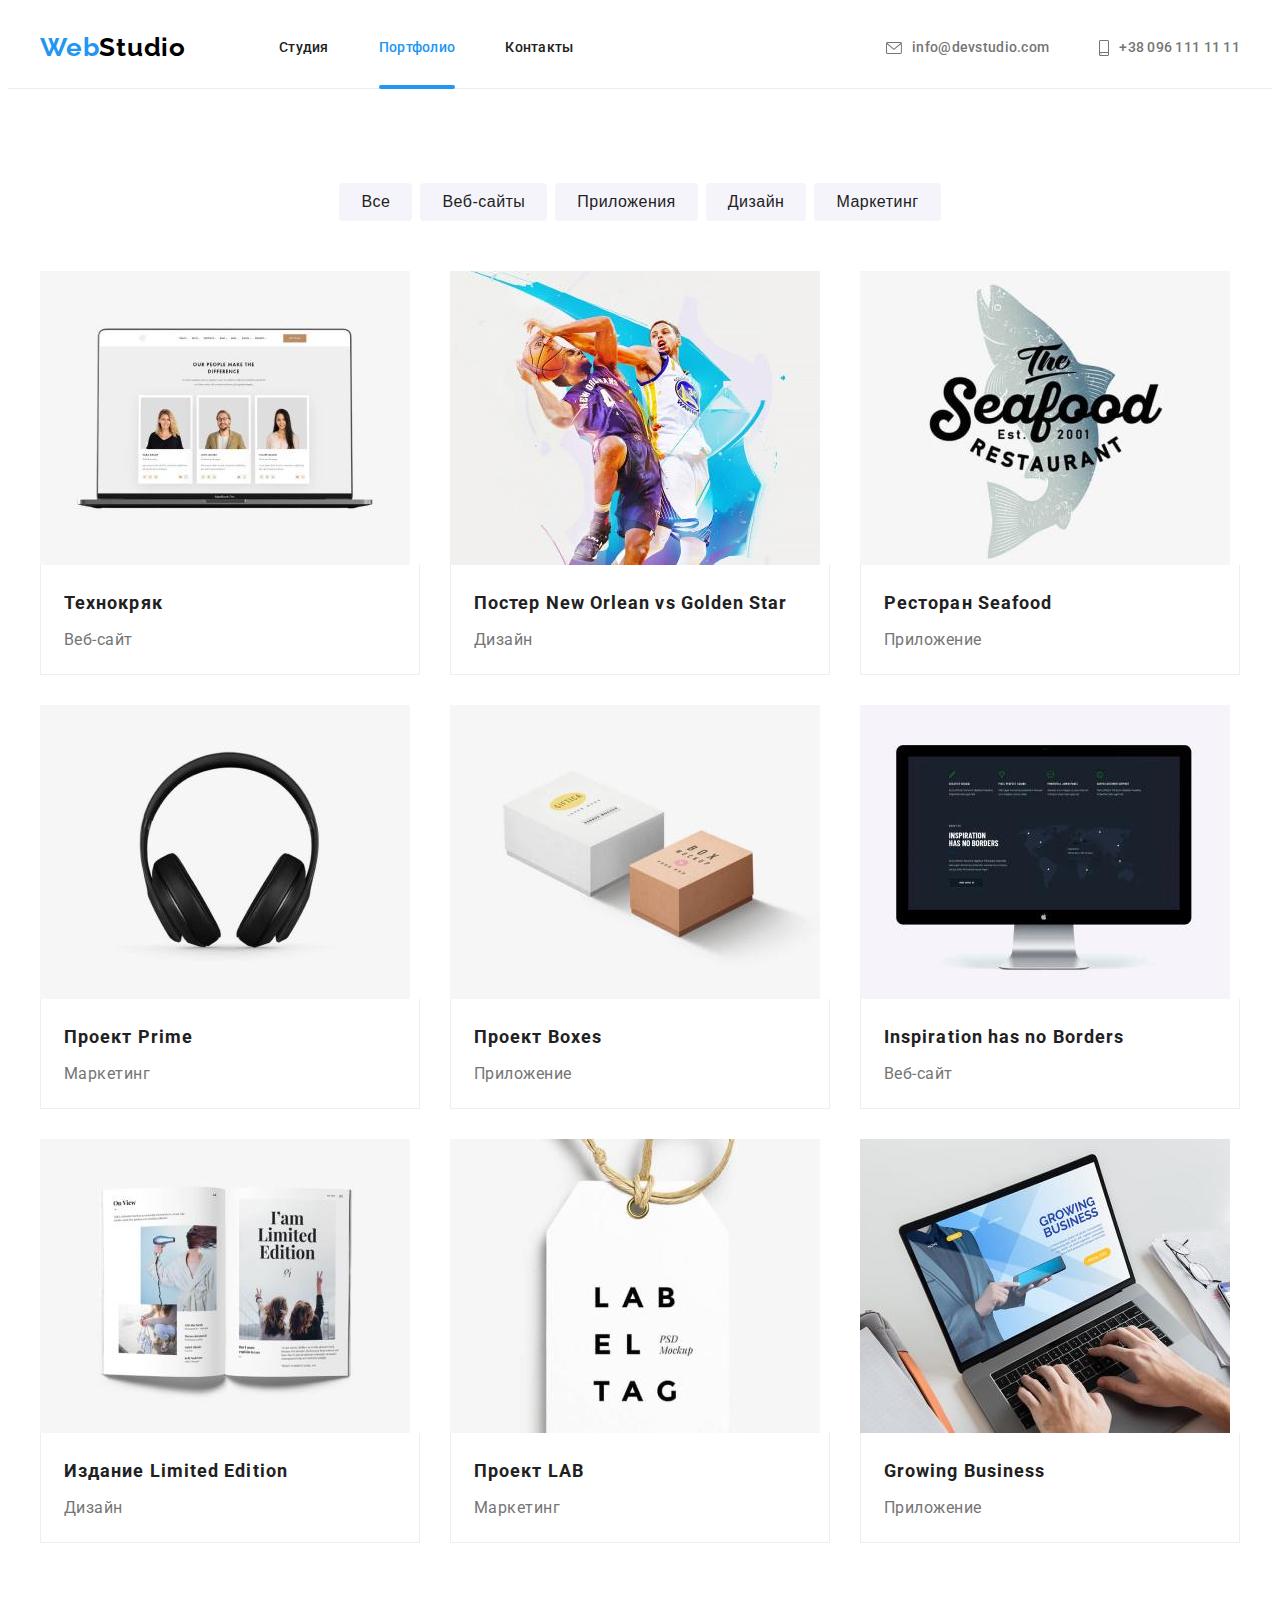
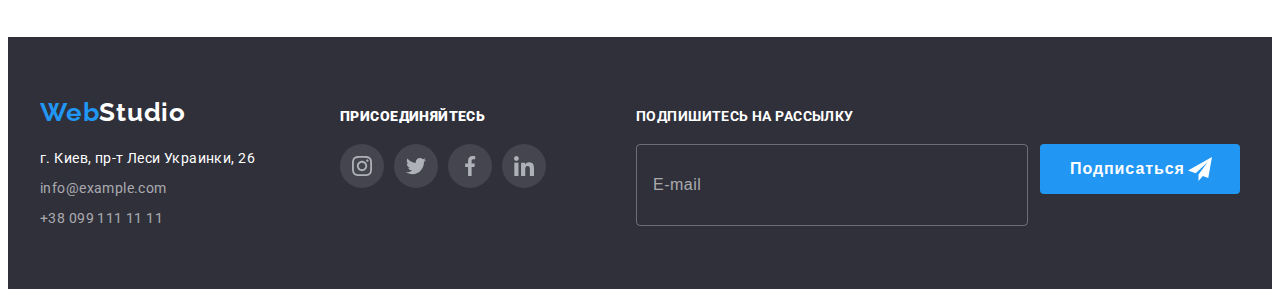
==== portfolio.html @ e1574d2a "Copies all files from hw-06 to hw-07" ====
<!DOCTYPE html>
<html lang="ru">
  <head>
    <meta charset="UTF-8" />
    <meta http-equiv="X-UA-Compatible" content="IE=edge" />
    <meta name="viewport" content="width=device-width, initial-scale=1.0" />
    <title>Портфолио</title>
    <link
      rel="stylesheet"
      href="https://cdnjs.cloudflare.com/ajax/libs/modern-normalize/1.0.0/modern-normalize.css"
      integrity="sha512-Zx6MlUMKSVJoQ+83OwhdILe8cSEsCzfqThJd7J/VA2UrK6Ctj85p+xzqfyuNXE5B1k25uUdmJ2OzItbBy9GHAQ=="
      crossorigin="anonymous"
    />
    <link rel="preconnect" href="https://fonts.gstatic.com" />
    <link
      href="https://fonts.googleapis.com/css2?family=Raleway:wght@700&family=Roboto:wght@400;500;700;900&display=swap"
      rel="stylesheet"
    />
    <link
      rel="stylesheet"
      href="https://cdnjs.cloudflare.com/ajax/libs/animate.css/4.1.1/animate.min.css"
    />
    <link rel="stylesheet" href="./CSS/styles.css" />
  </head>
  <body>
    <!--Шапка страницы-->
    <header class="header">
      <div class="container">
        <a class="logo link animate__swing" lang="en" href="./index.html"
          >Web<span class="logo-header-part">Studio</span></a
        >
        <nav class="site-nav">
          <ul class="list">
            <li class="list-item">
              <a class="link action" href="./index.html">Студия</a>
            </li>
            <li class="list-item">
              <a class="link action current" href="./portfolio.html"
                >Портфолио</a
              >
            </li>
            <li class="list-item">
              <a class="link action" href="">Контакты</a>
            </li>
          </ul>
        </nav>
        <ul class="list header-contacts">
          <li class="list-item">
            <a class="link action" href="mailto:info@devstudio.com">
              <svg class="contacts-icon" width="16" height="12">
                <use href="./images/icons.svg#icon-mail"></use>
              </svg>
              info@devstudio.com</a
            >
          </li>
          <li class="list-item">
            <a class="link action" href="tel:+380961111111">
              <svg class="contacts-icon" width="10" height="16">
                <use href="./images/icons.svg#icon-smartphone"></use>
              </svg>
              +38 096 111 11 11</a
            >
          </li>
        </ul>
      </div>
    </header>

    <main>
      <!-- Портфолио -->
      <section class="projects">
        <div class="container">
          <h1 class="visually-hidden">
            Проекты компании <span lang="en">Web Studio</span>
          </h1>
          <ul class="projects-filter list">
            <li class="filter-list-item">
              <button class="filter-btn" type="button">Все</button>
            </li>
            <li class="filter-list-item">
              <button class="filter-btn" type="button">Веб-сайты</button>
            </li>
            <li class="filter-list-item">
              <button class="filter-btn" type="button">Приложения</button>
            </li>
            <li class="filter-list-item">
              <button class="filter-btn" type="button">Дизайн</button>
            </li>
            <li class="filter-list-item">
              <button class="filter-btn" type="button">Маркетинг</button>
            </li>
          </ul>

          <ul class="projects-list list">
            <li class="projects-list-item">
              <a class="link focus" href="">
                <div class="overlay-wrap">
                  <img
                    src="./images/portfolio/project-img-1.jpg"
                    alt="Страница сайта на экране ноутбука"
                    width="370"
                    height="294"
                  />
                  <p class="overlay-text">
                    Технокряк это современная площадка распространения
                    коронавируса. Компании используют эту платформу для
                    цифрового шпионажа и атак на защищённые сервера конкурентов.
                  </p>
                </div>
                <div class="projects-item-thumb">
                  <h2 class="project-title">Технокряк</h2>
                  <p class="project-text">Веб-сайт</p>
                </div>
              </a>
            </li>
            <li class="projects-list-item">
              <a class="link" href="">
                <div class="overlay-wrap">
                  <img
                    src="./images/portfolio/project-img-2.jpg"
                    alt="Два баскетболиста соперничают за мяч"
                    width="370"
                    height="294"
                  />
                  <p class="overlay-text">
                    Lorem ipsum dolor sit amet consectetur adipisicing elit.
                    Incidunt id dignissimos ratione corporis atque voluptate
                    quae quidem placeat animi totam.
                  </p>
                </div>

                <div class="projects-item-thumb">
                  <h2 class="project-title">
                    Постер <span lang="en">New Orlean vs Golden Star</span>
                  </h2>
                  <p class="project-text">Дизайн</p>
                </div>
              </a>
            </li>
            <li class="projects-list-item">
              <a class="link" href="">
                <div class="overlay-wrap">
                  <img
                    src="./images/portfolio/project-img-3.jpg"
                    alt="Логотип ресторана в виде рыбы"
                    width="370"
                    height="294"
                  />
                  <p class="overlay-text">
                    Lorem ipsum dolor sit amet consectetur adipisicing elit.
                    Incidunt id dignissimos ratione corporis atque voluptate
                    quae quidem placeat animi totam.
                  </p>
                </div>
                <div class="projects-item-thumb">
                  <h2 class="project-title">
                    Ресторан <span lang="en">Seafood</span>
                  </h2>
                  <p class="project-text">Приложение</p>
                </div>
              </a>
            </li>
            <li class="projects-list-item">
              <a class="link" href="">
                <div class="overlay-wrap">
                  <img
                    src="./images/portfolio/project-img-4.jpg"
                    alt="Наушники для прослушивания музыки"
                    width="370"
                    height="294"
                  />
                  <p class="overlay-text">
                    Lorem ipsum dolor sit amet consectetur adipisicing elit.
                    Incidunt id dignissimos ratione corporis atque voluptate
                    quae quidem placeat animi totam.
                  </p>
                </div>

                <div class="projects-item-thumb">
                  <h2 class="project-title">
                    Проект <span lang="en">Prime</span>
                  </h2>
                  <p class="project-text">Маркетинг</p>
                </div>
              </a>
            </li>
            <li class="projects-list-item">
              <a class="link" href="">
                <div class="overlay-wrap">
                  <img
                    src="./images/portfolio/project-img-5.jpg"
                    alt="Белая и коричневая коробки"
                    width="370"
                    height="294"
                  />
                  <p class="overlay-text">
                    Lorem ipsum dolor sit amet consectetur adipisicing elit.
                    Incidunt id dignissimos ratione corporis atque voluptate
                    quae quidem placeat animi totam.
                  </p>
                </div>

                <div class="projects-item-thumb">
                  <h2 class="project-title">
                    Проект <span lang="en">Boxes</span>
                  </h2>
                  <p class="project-text">Приложение</p>
                </div>
              </a>
            </li>
            <li class="projects-list-item">
              <a class="link" href="">
                <div class="overlay-wrap">
                  <img
                    src="./images/portfolio/project-img-6.jpg"
                    alt="Веб-сайт на экране монитора компьютера"
                    width="370"
                    height="294"
                  />
                  <p class="overlay-text">
                    Lorem ipsum dolor sit amet consectetur adipisicing elit.
                    Incidunt id dignissimos ratione corporis atque voluptate
                    quae quidem placeat animi totam.
                  </p>
                </div>

                <div class="projects-item-thumb">
                  <h2 class="project-title" lang="en">
                    Inspiration has no Borders
                  </h2>
                  <p class="project-text">Веб-сайт</p>
                </div>
              </a>
            </li>
            <li class="projects-list-item">
              <a class="link" href="">
                <div class="overlay-wrap">
                  <img
                    src="./images/portfolio/project-img-7.jpg"
                    alt="Разворот журнала"
                    width="370"
                    height="294"
                  />
                  <p class="overlay-text">
                    Lorem ipsum dolor sit amet consectetur adipisicing elit.
                    Incidunt id dignissimos ratione corporis atque voluptate
                    quae quidem placeat animi totam.
                  </p>
                </div>

                <div class="projects-item-thumb">
                  <h2 class="project-title">
                    Издание <span lang="en">Limited Edition</span>
                  </h2>
                  <p class="project-text">Дизайн</p>
                </div>
              </a>
            </li>
            <li class="projects-list-item">
              <a class="link" href="">
                <div class="overlay-wrap">
                  <img
                    src="./images/portfolio/project-img-8.jpg"
                    alt="Белая бирка с надписью LAB EL TAG"
                    width="370"
                    height="294"
                  />
                  <p class="overlay-text">
                    Lorem ipsum dolor sit amet consectetur adipisicing elit.
                    Incidunt id dignissimos ratione corporis atque voluptate
                    quae quidem placeat animi totam.
                  </p>
                </div>

                <div class="projects-item-thumb">
                  <h2 class="project-title">
                    Проект <span lang="en">LAB</span>
                  </h2>
                  <p class="project-text">Маркетинг</p>
                </div>
              </a>
            </li>
            <li class="projects-list-item">
              <a class="link" href="">
                <div class="overlay-wrap">
                  <img
                    src="./images/portfolio/project-img-9.jpg"
                    alt="Руки молодого человека на клавиатуре ноутбука"
                    width="370"
                    height="294"
                  />
                  <p class="overlay-text">
                    Lorem ipsum dolor sit amet consectetur adipisicing elit.
                    Incidunt id dignissimos ratione corporis atque voluptate
                    quae quidem placeat animi totam.
                  </p>
                </div>

                <div class="projects-item-thumb">
                  <h2 class="project-title" lang="en">Growing Business</h2>
                  <p class="project-text">Приложение</p>
                </div>
              </a>
            </li>
          </ul>
        </div>
      </section>
    </main>

    <!--Подвал страницы-->
    <footer class="footer">
      <div class="container">
        <div>
          <a class="logo link animate__swing" href="./index.html"
            >Web<span class="logo-footer-part">Studio</span></a
          >
          <address class="address">
            <p class="address-text">г. Киев, пр-т Леси Украинки, 26</p>
            <ul class="list footer-contacts">
              <li class="item">
                <a class="link" href="mailto:info@example.com"
                  >info@example.com</a
                >
              </li>
              <li class="item">
                <a class="link" href="tel:+380991111111">+38 099 111 11 11</a>
              </li>
            </ul>
          </address>
        </div>
        <div class="join-part">
          <p class="join-text"><strong>присоединяйтесь</strong></p>
          <ul class="list list-social-link">
            <li class="item">
              <a class="link" href="">
                <svg class="social-icon" width="20" height="20">
                  <use href="./images/icons.svg#icon-instagram"></use>
                </svg>
              </a>
            </li>
            <li class="item">
              <a class="link" href="">
                <svg class="social-icon" width="20" height="20">
                  <use href="./images/icons.svg#icon-twitter"></use>
                </svg>
              </a>
            </li>
            <li class="item">
              <a href="" class="link">
                <svg class="social-icon" width="20" height="20">
                  <use href="./images/icons.svg#icon-facebook"></use>
                </svg>
              </a>
            </li>
            <li class="item">
              <a href="" class="link">
                <svg class="social-icon" width="20" height="20">
                  <use href="./images/icons.svg#icon-linkedin"></use>
                </svg>
              </a>
            </li>
          </ul>
        </div>

        <div class="subscription-part">
          <strong class="subscription-text">Подпишитесь на рассылку</strong>
          <form class="subscription-form">
            <input
              class="form-field"
              type="email"
              name="mail"
              placeholder="E-mail"
            />
            <button class="subscription-btn" type="submit">
              Подписаться<svg class="icon" width="24" height="24">
                <use href="./images/icons.svg#icon-send"></use>
              </svg>
            </button>
          </form>
        </div>
      </div>
    </footer>
  </body>
</html>
---- CSS/styles.css ----
:root {
  /* Паддинги секций */
  --section-pdg: 94px;

  /* Основной зазор */
  --primary-gap: 30px;

  /* Шрифты */
  --primary-font: 'Roboto', sans-serif;
  --secondary-font: 'Raleway', sans-serif;

  /* Фоны */
  --primary-bgc: #ffffff;
  --footer-bgc: #2f303a;
  /* Фон кнопок фильтра и фон секции команды*/
  --secondary-bgc: #f5f4fa;

  /* Заголовки h2-h3, текст кнопок фильтра, текст навигации в шапке */
  --main-title-color: #212121;

  /* Основной текст, контакты в шапке */
  --paragraph-color: #757575;

  /* Цвета логотипа */
  --primary-part-logo-color: #2196f3;
  --header-part-logo-color: #000000;
  --footer-part-logo-color: #ffffff;

  /* Состояние активности: ссылки (текст), кнопки фильтра (фон) */
  --action-color: #2196f3;

  /* Фон кнопки героя при наведении */
  --hero-btn-action-bgc: #188ce8;

  /* Почта и телефон в подвале */
  --fotter-contacts-color: rgba(255, 255, 255, 0.6);

  /* Рамка карточек проектов в портфолио */
  --project-border-color: #eeeeee;
}

body {
  font-family: var(--primary-font);
  background-color: var(--primary-bgc);
}

h1,
h2,
h3,
h4,
h5,
h6,
p {
  margin: 0;
}

ul,
ol {
  margin: 0;
  padding: 0;
}

img {
  display: block;
  max-width: 100%;
  height: auto;
}

.list {
  list-style: none;
}

.link {
  text-decoration: none;
}

.container {
  max-width: 1200px;
  padding-left: 15px;
  padding-right: 15px;
  margin: 0 auto;
}

/* ===========ЛОГО============= */
.logo {
  margin-right: 93px;
  padding: 24px 0;
  font-family: var(--secondary-font);
  font-size: 26px;
  line-height: 1.2;
  font-weight: 700;
  letter-spacing: 0.03em;
  color: #2196f3;
  animation-duration: 1000ms;
  animation-delay: 250ms;
}

.logo-header-part {
  color: #000000;
}

.logo:hover {
  animation-iteration-count: infinite;
  animation-duration: 500ms;
  animation-name: pulse;
}

.logo-footer-part {
  color: #ffffff;
}

.footer .logo {
  padding: 0;
  margin-right: 0;
}

/* =============КОНЕЦ ЛОГО============== */

/* ===============ШАПКА========================= */
.header {
  border-bottom: 1px solid #ececec;
}

.header .link {
  display: block;
}

.site-nav .link {
  padding: 32px 0;
}

.current {
  position: relative;
}

.current::after {
  position: absolute;
  bottom: -1px;
  content: '';
  display: block;
  height: 4px;
  width: 100%;
  border-radius: 2px;
  background-color: var(--primary-part-logo-color);
}

.site-nav .link,
.header-contacts .link {
  font-weight: 500;
  font-size: 14px;
  line-height: 1.14;
  letter-spacing: 0.02em;
  color: #212121;
}

.header-contacts .link {
  /* padding: 5px 0; */
  color: #757575;
  display: flex;
  align-items: center;
}

.contacts-icon {
  fill: currentColor;
  margin-right: 10px;
}

.action {
  transition: color 250ms cubic-bezier(0.4, 0, 0.2, 1);
}

.action:hover,
.action:focus {
  color: var(--action-color);
}

.site-nav .current {
  color: var(--action-color);
}

.header .container {
  display: flex;
  align-items: center;
}

.site-nav .list {
  display: flex;
}

.header .list-item:not(:last-child) {
  margin-right: 50px;
}

.header-contacts {
  display: flex;
  margin-left: auto;
  align-items: center;
}

/* ===================КОНЕЦ ШАПКИ================== */

/* =================ГЕРОЙ===================== */
.hero {
  max-width: 1600px;
  padding: 200px 0;
  margin: 0 auto;
  background-color: #c4c4c4;
  background-image: linear-gradient(
      rgba(47, 48, 58, 0.4),
      rgba(47, 48, 58, 0.4)
    ),
    url(../images/hero.jpg);
  text-align: center;
}

.hero-title {
  margin: 0 auto;
  width: 696px;
  margin-bottom: 30px;
  font-weight: 900;
  font-size: 44px;
  line-height: 1.363636363636364;
  text-transform: uppercase;
  letter-spacing: 0.06em;
  color: #ffffff;
}

.hero-btn,
.subscription-btn,
.send-modal-btn {
  display: inline-block;
  width: 200px;
  height: 50px;
  padding: 10px 32px;
  font-weight: 700;
  font-size: 16px;
  line-height: 1.875;
  text-align: center;
  letter-spacing: 0.058em;
  color: #ffffff;
  background-color: #2196f3;
  border: none;
  border-radius: 4px;
  cursor: pointer;
  transition: background-color 250ms cubic-bezier(0.4, 0, 0.2, 1);
}

.action-btn:hover,
.action-btn:focus,
.subscription-btn:hover,
.subscription-btn:focus,
.send-modal-btn:hover,
.send-modal-btn:focus {
  background-color: var(--hero-btn-action-bgc);
}
/* ===============КОНЕЦ ГЕРОЯ=================== */

/* ================ПРЕИМУЩЕСТВА================ */
.advantages {
  padding: var(--section-pdg) 0;
}

/* Скрытый заголовок секции */
.visually-hidden {
  position: absolute !important;
  clip: rect(1px 1px 1px 1px); /* IE6 IE7 */
  clip: rect(1px 1px 1px 1px);
  padding: 0 !important;
  border: 0 !important;
  height: 1px !important;
  width: 1px !important;
  overflow: hidden;
}

.advantages-icon-box {
  display: flex;
  justify-content: center;
  align-items: center;
  width: 270px;
  height: 120px;
  margin: 0 auto 30px;
  background-color: var(--secondary-bgc);
  border-radius: 4px;
}

.advantages-icon {
  width: 70px;
  height: 70px;
}

.advantages-title,
.abilities-subtitle {
  margin-bottom: 10px;
  font-weight: 700;
  font-size: 14px;
  line-height: 1.1721;
  letter-spacing: 0.03em;
  text-transform: uppercase;
  color: var(--main-title-color);
}

.advantages-text,
.agreement-text,
.agreement-link {
  font-weight: 400;
  font-size: 14px;
  line-height: 1.8;
  letter-spacing: 0.03em;
  color: var(--paragraph-color);
}

.advantages .list {
  display: flex;
  flex-wrap: wrap;
  justify-content: center;
  margin-top: calc(-1 * var(--primary-gap));
  margin-left: calc(-1 * var(--primary-gap));
}

.advantages-item {
  margin-top: var(--primary-gap);
  margin-left: var(--primary-gap);
  flex-basis: calc(100% / 4 - var(--primary-gap));
}

/* ==============КОНЕЦ ПРЕИМУЩЕСТВА=============== */

/* ============ВОЗМОЖНОСТИ и КОМАНДА==============*/
.abilities-title,
.team-title,
.regular-customers-title {
  margin-bottom: 50px;
  font-weight: 700;
  font-size: 36px;
  line-height: 1.17;
  text-align: center;
  letter-spacing: 0.03em;
  color: var(--main-title-color);
}

.abilities-subtitle {
  position: absolute;
  display: block;
  margin: 0;
  padding: 27px 0;
  width: 100%;
  bottom: 0;

  text-align: center;
  color: #ffffff;
  background-color: rgba(47, 48, 58, 0.8);
}

.abilities {
  padding: 0 0 var(--section-pdg);
}

.abilities-list {
  display: flex;
  flex-wrap: wrap;
  justify-content: center;
  margin-top: calc(-1 * var(--primary-gap));
  margin-left: calc(-1 * var(--primary-gap));
}

.abilities-item {
  position: relative;
  margin-top: var(--primary-gap);
  margin-left: var(--primary-gap);
  flex-basis: calc(100% / 3 - var(--primary-gap));
}

.team {
  background-color: var(--secondary-bgc);
  padding: var(--section-pdg) 0;
}

.team-member,
.team-member-profesion {
  font-weight: 500;
  font-size: 16px;
  line-height: 1.19;
  text-align: center;
  letter-spacing: 0.03em;
  color: var(--main-title-color);
}

.team-member-profesion {
  font-weight: 400;
  color: var(--paragraph-color);
  margin-bottom: 16px;
}

.team-title {
  margin-bottom: 50px;
}

.team .team-list {
  display: flex;
  flex-wrap: wrap;
  justify-content: center;
  margin-top: calc(-1 * var(--primary-gap));
  margin-left: calc(-1 * var(--primary-gap));
}

.team-item {
  margin-top: var(--primary-gap);
  margin-left: var(--primary-gap);
  flex-basis: calc(100% / 4 - var(--primary-gap));
  box-shadow: 0px 1px 3px rgba(0, 0, 0, 0.12), 0px 1px 1px rgba(0, 0, 0, 0.14),
    0px 2px 1px rgba(0, 0, 0, 0.2);
  border-radius: 0px 0px 4px 4px;
  background-color: #ffffff;
}

.team-item-thumb {
  padding: 30px 32px;
}

.team-member {
  margin-bottom: 10px;
}

.social-icon {
  width: 20px;
  height: 20px;
}

.list-social-link {
  display: flex;
  justify-content: center;
  align-items: center;
}

.list-social-link .link {
  width: 44px;
  height: 44px;
  display: flex;
  justify-content: center;
  align-items: center;
  background-color: transparent;
  border-radius: 50%;
  fill: #afb1b8;
  color: #ffffff;
  transition: background-color 250ms cubic-bezier(0.4, 0, 0.2, 1),
    fill 250ms cubic-bezier(0.4, 0, 0.2, 1);
}

.list-social-link .link:hover,
.list-social-link .link:focus {
  background-color: var(--action-color);
  fill: currentColor;
}

.list-social-link > .item:not(:last-child) {
  margin-right: 10px;
}
/* КОНЕЦ ВОЗМОЖНОСТИ и КОМАНДА */

/* ПОСТОЯННЫЕ КЛИЕНТЫ */
.regular-customers {
  padding: 94px 0;
}

.regular-customers-list {
  display: flex;
  flex-wrap: wrap;
  margin-top: calc(-1 * (var(--primary-gap)));
  margin-left: calc(-1 * (var(--primary-gap)));
}

.regular-customers-item {
  border: 1px solid #afb1b8;
  border-radius: 4px;
  margin-top: var(--primary-gap);
  margin-left: var(--primary-gap);
  width: 170px;
  height: 90px;
  transition: border-color 250ms cubic-bezier(0.4, 0, 0.2, 1);
  cursor: pointer;
}

.regular-customers-item .link {
  width: 100%;
  height: 100%;
  display: flex;
  justify-content: center;
  align-items: center;
  color: var(--action-color);
  fill: #afb1b8;
  transition: fill 250ms cubic-bezier(0.4, 0, 0.2, 1);
}

.regular-customers-item:hover .link,
.regular-customers-item .link:focus,
.regular-customers-item:hover {
  color: var(--action-color);
  border-color: var(--action-color);
  fill: currentColor;
}
/* КОНЕЦ ПОСТОЯННЫЕ КЛИЕНТЫ */

/* ПОРТФОЛИО */
.filter-btn {
  font-weight: 500;
  font-size: 16px;
  line-height: 1.625;
  text-align: center;
  letter-spacing: 0.03em;
  color: #212121;
  background-color: var(--secondary-bgc);
  cursor: pointer;
  transition: background-color 250ms cubic-bezier(0.4, 0, 0.2, 1),
    box-shadow 250ms cubic-bezier(0.4, 0, 0.2, 1),
    color 250ms cubic-bezier(0.4, 0, 0.2, 1);
}

.filter-btn:hover,
.filter-btn:focus {
  color: #ffffff;
  background-color: var(--action-color);
  box-shadow: 0px 3px 1px rgba(0, 0, 0, 0.1), 0px 1px 2px rgba(0, 0, 0, 0.08),
    0px 2px 2px rgba(0, 0, 0, 0.12);
}

.project-title {
  font-weight: 700;
  font-size: 18px;
  line-height: 2;
  letter-spacing: 0.06em;
  color: var(--main-title-color);
  margin-bottom: 4px;
}

.project-text {
  font-weight: 400;
  font-size: 16px;
  line-height: 1.875;
  letter-spacing: 0.03em;
  color: var(--paragraph-color);
}

.projects {
  padding: var(--section-pdg) 0;
}

.projects-filter {
  display: flex;
  justify-content: center;
  margin-bottom: 50px;
}

.filter-btn {
  padding: 6px 22px;
  border: none;
  border-radius: 4px;
}

.filter-list-item:not(:last-child) {
  margin-right: 8px;
}

.projects .link {
  display: block;
}

.projects-list {
  display: flex;
  flex-wrap: wrap;
  justify-content: center;
  margin-top: calc(-1 * (var(--primary-gap)));
  margin-left: calc(-1 * (var(--primary-gap)));
}

.projects-list-item {
  margin-top: var(--primary-gap);
  margin-left: var(--primary-gap);
  flex-basis: calc(100% / 3 - var(--primary-gap));
  transition: box-shadow 250ms cubic-bezier(0.4, 0, 0.2, 1);
}

.projects-item-thumb {
  padding: 20px 23px 19px;
  border: 1px solid #eeeeee;
  border-top: none;
}

.projects-list-item:hover,
.projects-list-item .link:focus {
  box-shadow: 0px 1px 1px rgba(0, 0, 0, 0.12), 0px 4px 4px rgba(0, 0, 0, 0.06),
    1px 4px 6px rgba(0, 0, 0, 0.16);
}

.overlay-wrap {
  position: relative;
  overflow: hidden;
}

.overlay-text {
  position: absolute;
  bottom: 0;
  width: 100%;
  height: 100%;
  padding: 63px 24px;
  font-weight: 400;
  font-size: 18px;
  line-height: 1.56;
  letter-spacing: 0.03em;
  color: #ffffff;
  background-color: rgba(33, 150, 243, 0.9);
  transform: translateY(100%);
  transition: transform 250ms cubic-bezier(0.4, 0, 0.2, 1);
}

.projects-list-item:hover .overlay-text,
.projects-list-item .link:focus .overlay-text {
  transform: translateY(0%);
}

/* КОНЕЦ ПОРТФОЛИО */

/* ПОДВАЛ */
.footer {
  background-color: var(--footer-bgc);
  padding: 60px 0;
}

.footer .logo {
  display: block;
  margin-bottom: 20px;
}

.address-text,
.footer-contacts .item {
  margin-bottom: 9px;
}

.footer-contacts .item:last-child {
  margin-bottom: 0px;
}

.address {
  font-weight: 400;
  font-style: normal;
  font-size: 14px;
  line-height: 1.5;
  letter-spacing: 0.03em;
  color: #ffffff;
}

.address .link {
  color: rgba(255, 255, 255, 0.6);
}

.footer .container {
  display: flex;
  align-items: baseline;
}

.join-part {
  margin-left: 85px;
}

.join-text,
.subscription-text {
  display: inline-block;
  margin-bottom: 20px;
  font-weight: 700;
  font-size: 14px;
  line-height: 1.1721;
  letter-spacing: 0.03em;
  text-transform: uppercase;
  color: #ffffff;
}

.join-part .item {
  background-color: rgba(255, 255, 255, 0.1);
  border-radius: 50%;
}

.subscription-part {
  margin-left: auto;
}

.subscription-form > .form-field {
  width: 358px;
  height: 50px;
  display: block;
  margin-right: 12px;
  padding: 15px 16px;

  font-weight: 400;
  font-size: 16px;
  line-height: 1.187;
  letter-spacing: 0.08em;

  background-color: transparent;
  color: #ffffff;
  border-radius: 4px;
  border: 1px solid rgba(255, 255, 255, 0.3);
}

.subscription-form {
  display: flex;
}

.form-field::placeholder {
  font-size: 16px;
  line-height: 1.25;
  letter-spacing: 0.03em;
  color: rgba(255, 255, 255, 0.6);
}

.subscription-btn {
  position: relative;
  padding: 10px 61px 10px 30px;
}

.subscription-btn > .icon {
  position: absolute;
  top: 13px;
  right: 28px;
}

/* КОНЕЦ ПОДВАЛА */

/* МОДАЛЬНОЕ ОКНО */
.backdrop {
  position: fixed;
  top: 0;
  left: 0;
  width: 100vw;
  height: 100vh;
  background-color: rgba(0, 0, 0, 0.2);
  opacity: 1;
  transition: opacity 250ms cubic-bezier(0.4, 0, 0.2, 1);
}

.modal-window {
  position: absolute;
  padding: 40px;
  width: 528px;
  height: 581px;
  top: 50%;
  left: 50%;
  transform: translate(-50%, -50%) scale(1);
  box-shadow: 0px 1px 3px rgba(0, 0, 0, 0.12), 0px 1px 1px rgba(0, 0, 0, 0.14),
    0px 2px 1px rgba(0, 0, 0, 0.2);
  border-radius: 4px;
  background-color: #ffffff;
  transition: transform 250ms cubic-bezier(0.4, 0, 0.2, 1);
}

.close-modal-btn {
  position: absolute;
  display: flex;
  justify-content: center;
  align-items: center;
  width: 30px;
  height: 30px;
  top: 8px;
  right: 8px;
  border: 1px solid rgba(0, 0, 0, 0.1);
  border-radius: 50%;
  background-color: #ffffff;
  cursor: pointer;
  transition: border-color 250ms cubic-bezier(0.4, 0, 0.2, 1),
    fill 250ms cubic-bezier(0.4, 0, 0.2, 1);
}

.close-modal-icon {
  width: 18px;
  height: 18px;
}

.close-modal-btn:hover,
.close-modal-btn:focus {
  fill: var(--action-color);
  border-color: var(--action-color);
}

.backdrop.is-hidden {
  opacity: 0;
  /* visibility: hidden; */
  pointer-events: none;
}

.backdrop.is-hidden > .modal-window {
  transform: translate(-50%, -50%) scale(1.5);
}

.modal-description {
  margin-bottom: 12px;
  font-weight: 700;
  font-size: 20px;
  line-height: 1.35;
  text-align: center;
  letter-spacing: 0.03em;
  color: #212121;
}

.modal-label {
  display: inline-block;
  margin-bottom: 4px;
  font-weight: 400;
  font-size: 12px;
  line-height: 0.9;
  letter-spacing: 0.01em;
  color: #757575;
  cursor: pointer;
}

.modal-label:not(:first-child) {
  margin-top: 10px;
}

.modal-input {
  display: block;
  padding: 11px 10px 11px 41px;
  width: 100%;
  height: 40px;
  transition: border-color 250ms cubic-bezier(0.4, 0, 0.2, 1);
}

.input-text {
  font-weight: 400;
  font-size: 14px;
  line-height: 1.143;
  letter-spacing: 0.08em;
  color: var(--main-title-color);
}

.modal-input:focus + .modal-icon,
.modal-input:focus,
.comment-field:focus {
  fill: var(--action-color);
  border-color: var(--action-color);
  outline: none;
}

.comment-field {
  width: 448px;
  height: 120px;
  padding: 11px 15px;
  resize: none;
  transition: border-color 250ms cubic-bezier(0.4, 0, 0.2, 1);
}

.comment-field::placeholder {
  font-weight: 400;
  font-size: 12px;
  line-height: 1.166;
  letter-spacing: 0.01em;
  color: rgba(117, 117, 117, 0.5);
}

.modal-input,
.comment-field {
  border: 1px solid rgba(33, 33, 33, 0.2);
  border-radius: 4px;
  cursor: pointer;
}

.modal-field-box {
  position: relative;
}

.modal-icon {
  position: absolute;
  width: 18px;
  height: 18px;
  top: 11px;
  left: 12px;
  transition: fill 250ms cubic-bezier(0.4, 0, 0.2, 1);
}

.agreement-box {
  display: flex;
  align-items: center;
  margin-top: 20px;
}

.agreement-checkbox {
  display: inline-block;
  margin-right: 8px;
  width: 16px;
  height: 15px;
  border: 2px solid #212121;
  border-radius: 2px;
  transition: background-color 250ms cubic-bezier(0.4, 0, 0.2, 1),
    border-color 250ms cubic-bezier(0.4, 0, 0.2, 1),
    box-shadow 250ms cubic-bezier(0.4, 0, 0.2, 1);
}

.agreement-input:checked + .agreement-checkbox {
  background-color: var(--action-color);
  background-image: url(../images/icon-check.svg);
  background-size: contain;
  background-origin: border-box;
  border-color: var(--action-color);
}

.agreement-input:focus + .agreement-checkbox {
  /* box-shadow: 0 0 3px 2px var(--action-color); */
}

.agreement-input:focus-visible + .agreement-checkbox {
  box-shadow: 0 0 3px 2px var(--action-color);
}

.agreement-text {
  cursor: pointer;
  display: flex;
  align-items: center;
  justify-content: space-between;
}

.agreement-box .link {
  color: #2196f3;
  text-decoration-line: underline;
}

.send-modal-btn {
  display: block;
  margin: 30px auto 0;
}

/* КОНЕЦ МОДАЛЬНОГО ОКНА */
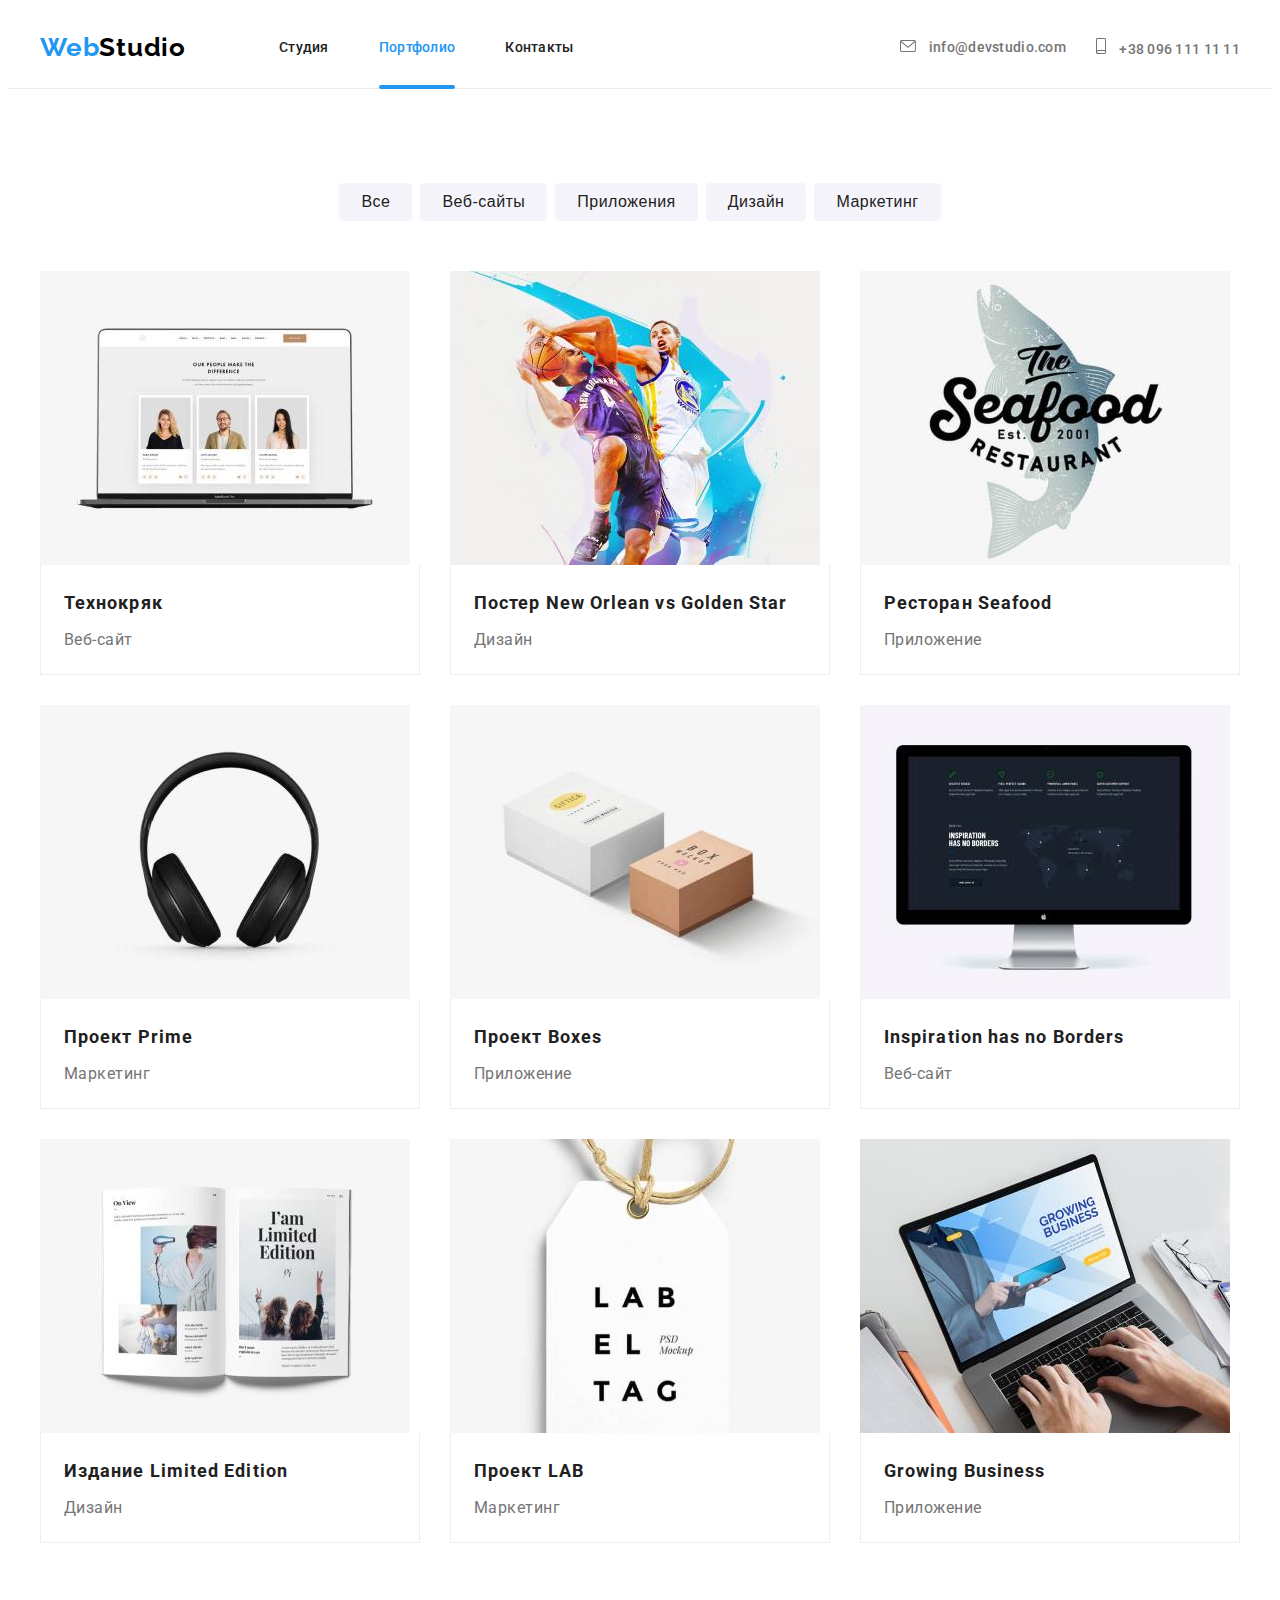
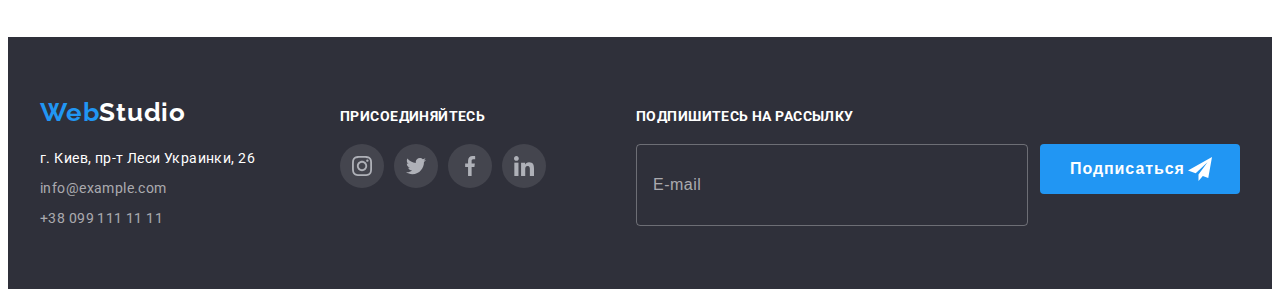
==== commit 3dcda493: "Renames class names according to BEM methodology" ====
--- a/portfolio.html
+++ b/portfolio.html
@@ -24,38 +24,44 @@
   </head>
   <body>
     <!--Шапка страницы-->
-    <header class="header">
-      <div class="container">
-        <a class="logo link animate__swing" lang="en" href="./index.html"
-          >Web<span class="logo-header-part">Studio</span></a
+    <header class="page-header">
+      <div class="container page-header__container">
+        <a
+          class="logo page-header__logo link animate__swing"
+          lang="en"
+          href="./index.html"
+          >Web<span class="logo__part">Studio</span></a
         >
+
         <nav class="site-nav">
-          <ul class="list">
-            <li class="list-item">
-              <a class="link action" href="./index.html">Студия</a>
-            </li>
-            <li class="list-item">
-              <a class="link action current" href="./portfolio.html"
+          <ul class="site-nav__list list">
+            <li class="site-nav__item">
+              <a class="site-nav__link link" href="./index.html">Студия</a>
+            </li>
+            <li class="site-nav__item">
+              <a
+                class="site-nav__link site-nav__link--current link"
+                href="./portfolio.html"
                 >Портфолио</a
               >
             </li>
-            <li class="list-item">
-              <a class="link action" href="">Контакты</a>
+            <li class="site-nav__item">
+              <a class="site-nav__link link" href="">Контакты</a>
             </li>
           </ul>
         </nav>
-        <ul class="list header-contacts">
-          <li class="list-item">
-            <a class="link action" href="mailto:info@devstudio.com">
-              <svg class="contacts-icon" width="16" height="12">
+        <ul class="contacts list list">
+          <li class="contacts__item">
+            <a class="contacts__link link" href="mailto:info@devstudio.com">
+              <svg class="contacts__icon" width="16" height="12">
                 <use href="./images/icons.svg#icon-mail"></use>
               </svg>
               info@devstudio.com</a
             >
           </li>
-          <li class="list-item">
-            <a class="link action" href="tel:+380961111111">
-              <svg class="contacts-icon" width="10" height="16">
+          <li class="contacts__item">
+            <a class="contacts__link link" href="tel:+380961111111">
+              <svg class="contacts__icon" width="10" height="16">
                 <use href="./images/icons.svg#icon-smartphone"></use>
               </svg>
               +38 096 111 11 11</a
@@ -67,32 +73,32 @@
 
     <main>
       <!-- Портфолио -->
-      <section class="projects">
+      <section class="portfolio">
         <div class="container">
           <h1 class="visually-hidden">
             Проекты компании <span lang="en">Web Studio</span>
           </h1>
-          <ul class="projects-filter list">
-            <li class="filter-list-item">
-              <button class="filter-btn" type="button">Все</button>
-            </li>
-            <li class="filter-list-item">
-              <button class="filter-btn" type="button">Веб-сайты</button>
-            </li>
-            <li class="filter-list-item">
-              <button class="filter-btn" type="button">Приложения</button>
-            </li>
-            <li class="filter-list-item">
-              <button class="filter-btn" type="button">Дизайн</button>
-            </li>
-            <li class="filter-list-item">
-              <button class="filter-btn" type="button">Маркетинг</button>
+          <ul class="filter list">
+            <li class="filter__item">
+              <button class="filter__btn" type="button">Все</button>
+            </li>
+            <li class="filter__item">
+              <button class="filter__btn" type="button">Веб-сайты</button>
+            </li>
+            <li class="filter__item">
+              <button class="filter__btn" type="button">Приложения</button>
+            </li>
+            <li class="filter__item">
+              <button class="filter__btn" type="button">Дизайн</button>
+            </li>
+            <li class="filter__item">
+              <button class="filter__btn" type="button">Маркетинг</button>
             </li>
           </ul>
 
-          <ul class="projects-list list">
-            <li class="projects-list-item">
-              <a class="link focus" href="">
+          <ul class="projects list">
+            <li class="project__item">
+              <a class="project__link link" href="">
                 <div class="overlay-wrap">
                   <img
                     src="./images/portfolio/project-img-1.jpg"
@@ -100,20 +106,20 @@
                     width="370"
                     height="294"
                   />
-                  <p class="overlay-text">
+                  <p class="overlay-wrap__text">
                     Технокряк это современная площадка распространения
                     коронавируса. Компании используют эту платформу для
                     цифрового шпионажа и атак на защищённые сервера конкурентов.
                   </p>
                 </div>
-                <div class="projects-item-thumb">
-                  <h2 class="project-title">Технокряк</h2>
-                  <p class="project-text">Веб-сайт</p>
-                </div>
-              </a>
-            </li>
-            <li class="projects-list-item">
-              <a class="link" href="">
+                <div class="project__box">
+                  <h2 class="project__name">Технокряк</h2>
+                  <p class="project__category">Веб-сайт</p>
+                </div>
+              </a>
+            </li>
+            <li class="project__item">
+              <a class="project__link link" href="">
                 <div class="overlay-wrap">
                   <img
                     src="./images/portfolio/project-img-2.jpg"
@@ -121,23 +127,23 @@
                     width="370"
                     height="294"
                   />
-                  <p class="overlay-text">
-                    Lorem ipsum dolor sit amet consectetur adipisicing elit.
-                    Incidunt id dignissimos ratione corporis atque voluptate
-                    quae quidem placeat animi totam.
-                  </p>
-                </div>
-
-                <div class="projects-item-thumb">
-                  <h2 class="project-title">
+                  <p class="overlay-wrap__text">
+                    Lorem ipsum dolor sit amet consectetur adipisicing elit.
+                    Incidunt id dignissimos ratione corporis atque voluptate
+                    quae quidem placeat animi totam.
+                  </p>
+                </div>
+
+                <div class="project__box">
+                  <h2 class="project__name">
                     Постер <span lang="en">New Orlean vs Golden Star</span>
                   </h2>
-                  <p class="project-text">Дизайн</p>
-                </div>
-              </a>
-            </li>
-            <li class="projects-list-item">
-              <a class="link" href="">
+                  <p class="project__category">Дизайн</p>
+                </div>
+              </a>
+            </li>
+            <li class="project__item">
+              <a class="project__link link" href="">
                 <div class="overlay-wrap">
                   <img
                     src="./images/portfolio/project-img-3.jpg"
@@ -145,22 +151,22 @@
                     width="370"
                     height="294"
                   />
-                  <p class="overlay-text">
-                    Lorem ipsum dolor sit amet consectetur adipisicing elit.
-                    Incidunt id dignissimos ratione corporis atque voluptate
-                    quae quidem placeat animi totam.
-                  </p>
-                </div>
-                <div class="projects-item-thumb">
-                  <h2 class="project-title">
+                  <p class="overlay-wrap__text">
+                    Lorem ipsum dolor sit amet consectetur adipisicing elit.
+                    Incidunt id dignissimos ratione corporis atque voluptate
+                    quae quidem placeat animi totam.
+                  </p>
+                </div>
+                <div class="project__box">
+                  <h2 class="project__name">
                     Ресторан <span lang="en">Seafood</span>
                   </h2>
-                  <p class="project-text">Приложение</p>
-                </div>
-              </a>
-            </li>
-            <li class="projects-list-item">
-              <a class="link" href="">
+                  <p class="project__category">Приложение</p>
+                </div>
+              </a>
+            </li>
+            <li class="project__item">
+              <a class="project__link link" href="">
                 <div class="overlay-wrap">
                   <img
                     src="./images/portfolio/project-img-4.jpg"
@@ -168,23 +174,23 @@
                     width="370"
                     height="294"
                   />
-                  <p class="overlay-text">
-                    Lorem ipsum dolor sit amet consectetur adipisicing elit.
-                    Incidunt id dignissimos ratione corporis atque voluptate
-                    quae quidem placeat animi totam.
-                  </p>
-                </div>
-
-                <div class="projects-item-thumb">
-                  <h2 class="project-title">
+                  <p class="overlay-wrap__text">
+                    Lorem ipsum dolor sit amet consectetur adipisicing elit.
+                    Incidunt id dignissimos ratione corporis atque voluptate
+                    quae quidem placeat animi totam.
+                  </p>
+                </div>
+
+                <div class="project__box">
+                  <h2 class="project__name">
                     Проект <span lang="en">Prime</span>
                   </h2>
-                  <p class="project-text">Маркетинг</p>
-                </div>
-              </a>
-            </li>
-            <li class="projects-list-item">
-              <a class="link" href="">
+                  <p class="project__category">Маркетинг</p>
+                </div>
+              </a>
+            </li>
+            <li class="project__item">
+              <a class="project__link link" href="">
                 <div class="overlay-wrap">
                   <img
                     src="./images/portfolio/project-img-5.jpg"
@@ -192,23 +198,23 @@
                     width="370"
                     height="294"
                   />
-                  <p class="overlay-text">
-                    Lorem ipsum dolor sit amet consectetur adipisicing elit.
-                    Incidunt id dignissimos ratione corporis atque voluptate
-                    quae quidem placeat animi totam.
-                  </p>
-                </div>
-
-                <div class="projects-item-thumb">
-                  <h2 class="project-title">
+                  <p class="overlay-wrap__text">
+                    Lorem ipsum dolor sit amet consectetur adipisicing elit.
+                    Incidunt id dignissimos ratione corporis atque voluptate
+                    quae quidem placeat animi totam.
+                  </p>
+                </div>
+
+                <div class="project__box">
+                  <h2 class="project__name">
                     Проект <span lang="en">Boxes</span>
                   </h2>
-                  <p class="project-text">Приложение</p>
-                </div>
-              </a>
-            </li>
-            <li class="projects-list-item">
-              <a class="link" href="">
+                  <p class="project__category">Приложение</p>
+                </div>
+              </a>
+            </li>
+            <li class="project__item">
+              <a class="project__link link" href="">
                 <div class="overlay-wrap">
                   <img
                     src="./images/portfolio/project-img-6.jpg"
@@ -216,23 +222,23 @@
                     width="370"
                     height="294"
                   />
-                  <p class="overlay-text">
-                    Lorem ipsum dolor sit amet consectetur adipisicing elit.
-                    Incidunt id dignissimos ratione corporis atque voluptate
-                    quae quidem placeat animi totam.
-                  </p>
-                </div>
-
-                <div class="projects-item-thumb">
-                  <h2 class="project-title" lang="en">
+                  <p class="overlay-wrap__text">
+                    Lorem ipsum dolor sit amet consectetur adipisicing elit.
+                    Incidunt id dignissimos ratione corporis atque voluptate
+                    quae quidem placeat animi totam.
+                  </p>
+                </div>
+
+                <div class="project__box">
+                  <h2 class="project__name" lang="en">
                     Inspiration has no Borders
                   </h2>
-                  <p class="project-text">Веб-сайт</p>
-                </div>
-              </a>
-            </li>
-            <li class="projects-list-item">
-              <a class="link" href="">
+                  <p class="project__category">Веб-сайт</p>
+                </div>
+              </a>
+            </li>
+            <li class="project__item">
+              <a class="project__link link" href="">
                 <div class="overlay-wrap">
                   <img
                     src="./images/portfolio/project-img-7.jpg"
@@ -240,23 +246,23 @@
                     width="370"
                     height="294"
                   />
-                  <p class="overlay-text">
-                    Lorem ipsum dolor sit amet consectetur adipisicing elit.
-                    Incidunt id dignissimos ratione corporis atque voluptate
-                    quae quidem placeat animi totam.
-                  </p>
-                </div>
-
-                <div class="projects-item-thumb">
-                  <h2 class="project-title">
+                  <p class="overlay-wrap__text">
+                    Lorem ipsum dolor sit amet consectetur adipisicing elit.
+                    Incidunt id dignissimos ratione corporis atque voluptate
+                    quae quidem placeat animi totam.
+                  </p>
+                </div>
+
+                <div class="project__box">
+                  <h2 class="project__name">
                     Издание <span lang="en">Limited Edition</span>
                   </h2>
-                  <p class="project-text">Дизайн</p>
-                </div>
-              </a>
-            </li>
-            <li class="projects-list-item">
-              <a class="link" href="">
+                  <p class="project__category">Дизайн</p>
+                </div>
+              </a>
+            </li>
+            <li class="project__item">
+              <a class="project__link link" href="">
                 <div class="overlay-wrap">
                   <img
                     src="./images/portfolio/project-img-8.jpg"
@@ -264,23 +270,23 @@
                     width="370"
                     height="294"
                   />
-                  <p class="overlay-text">
-                    Lorem ipsum dolor sit amet consectetur adipisicing elit.
-                    Incidunt id dignissimos ratione corporis atque voluptate
-                    quae quidem placeat animi totam.
-                  </p>
-                </div>
-
-                <div class="projects-item-thumb">
-                  <h2 class="project-title">
+                  <p class="overlay-wrap__text">
+                    Lorem ipsum dolor sit amet consectetur adipisicing elit.
+                    Incidunt id dignissimos ratione corporis atque voluptate
+                    quae quidem placeat animi totam.
+                  </p>
+                </div>
+
+                <div class="project__box">
+                  <h2 class="project__name">
                     Проект <span lang="en">LAB</span>
                   </h2>
-                  <p class="project-text">Маркетинг</p>
-                </div>
-              </a>
-            </li>
-            <li class="projects-list-item">
-              <a class="link" href="">
+                  <p class="project__category">Маркетинг</p>
+                </div>
+              </a>
+            </li>
+            <li class="project__item">
+              <a class="project__link link" href="">
                 <div class="overlay-wrap">
                   <img
                     src="./images/portfolio/project-img-9.jpg"
@@ -288,16 +294,16 @@
                     width="370"
                     height="294"
                   />
-                  <p class="overlay-text">
-                    Lorem ipsum dolor sit amet consectetur adipisicing elit.
-                    Incidunt id dignissimos ratione corporis atque voluptate
-                    quae quidem placeat animi totam.
-                  </p>
-                </div>
-
-                <div class="projects-item-thumb">
-                  <h2 class="project-title" lang="en">Growing Business</h2>
-                  <p class="project-text">Приложение</p>
+                  <p class="overlay-wrap__text">
+                    Lorem ipsum dolor sit amet consectetur adipisicing elit.
+                    Incidunt id dignissimos ratione corporis atque voluptate
+                    quae quidem placeat animi totam.
+                  </p>
+                </div>
+
+                <div class="project__box">
+                  <h2 class="project__name" lang="en">Growing Business</h2>
+                  <p class="project__category">Приложение</p>
                 </div>
               </a>
             </li>
@@ -307,53 +313,57 @@
     </main>
 
     <!--Подвал страницы-->
-    <footer class="footer">
-      <div class="container">
+    <footer class="page-footer">
+      <div class="container page-footer__container">
         <div>
-          <a class="logo link animate__swing" href="./index.html"
-            >Web<span class="logo-footer-part">Studio</span></a
+          <a
+            class="logo page-footer__logo link animate__swing"
+            href="./index.html"
+            >Web<span class="logo__part logo__part--inverse">Studio</span></a
           >
           <address class="address">
-            <p class="address-text">г. Киев, пр-т Леси Украинки, 26</p>
-            <ul class="list footer-contacts">
-              <li class="item">
-                <a class="link" href="mailto:info@example.com"
+            <p class="address__description">г. Киев, пр-т Леси Украинки, 26</p>
+            <ul class="address__list list">
+              <li class="address__item">
+                <a class="address__link link" href="mailto:info@example.com"
                   >info@example.com</a
                 >
               </li>
-              <li class="item">
-                <a class="link" href="tel:+380991111111">+38 099 111 11 11</a>
+              <li class="address__item">
+                <a class="address__link link" href="tel:+380991111111"
+                  >+38 099 111 11 11</a
+                >
               </li>
             </ul>
           </address>
         </div>
-        <div class="join-part">
-          <p class="join-text"><strong>присоединяйтесь</strong></p>
-          <ul class="list list-social-link">
-            <li class="item">
-              <a class="link" href="">
-                <svg class="social-icon" width="20" height="20">
+        <div class="join">
+          <strong class="slogan">присоединяйтесь</strong>
+          <ul class="social-list list">
+            <li class="social-list__item social-list__item--inverse">
+              <a class="social-list__link link" href="">
+                <svg class="social-list__icon" width="20" height="20">
                   <use href="./images/icons.svg#icon-instagram"></use>
                 </svg>
               </a>
             </li>
-            <li class="item">
-              <a class="link" href="">
-                <svg class="social-icon" width="20" height="20">
+            <li class="social-list__item social-list__item--inverse">
+              <a class="social-list__link link" href="">
+                <svg class="social-list__icon" width="20" height="20">
                   <use href="./images/icons.svg#icon-twitter"></use>
                 </svg>
               </a>
             </li>
-            <li class="item">
-              <a href="" class="link">
-                <svg class="social-icon" width="20" height="20">
+            <li class="social-list__item social-list__item--inverse">
+              <a href="" class="social-list__link link">
+                <svg class="social-list__icon" width="20" height="20">
                   <use href="./images/icons.svg#icon-facebook"></use>
                 </svg>
               </a>
             </li>
-            <li class="item">
-              <a href="" class="link">
-                <svg class="social-icon" width="20" height="20">
+            <li class="social-list__item social-list__item--inverse">
+              <a href="" class="social-list__link link">
+                <svg class="social-list__icon" width="20" height="20">
                   <use href="./images/icons.svg#icon-linkedin"></use>
                 </svg>
               </a>
@@ -361,17 +371,18 @@
           </ul>
         </div>
 
-        <div class="subscription-part">
-          <strong class="subscription-text">Подпишитесь на рассылку</strong>
-          <form class="subscription-form">
+        <div class="subscription">
+          <strong class="slogan">Подпишитесь на рассылку</strong>
+          <form class="form">
             <input
-              class="form-field"
+              class="form__input"
               type="email"
-              name="mail"
+              name="email-for-subscription"
               placeholder="E-mail"
+              required
             />
-            <button class="subscription-btn" type="submit">
-              Подписаться<svg class="icon" width="24" height="24">
+            <button class="button subscription__button" type="submit">
+              Подписаться<svg class="button__icon" width="24" height="24">
                 <use href="./images/icons.svg#icon-send"></use>
               </svg>
             </button>
--- a/CSS/styles.css
+++ b/CSS/styles.css
@@ -39,6 +39,7 @@
   --project-border-color: #eeeeee;
 }
 
+/* utils */
 body {
   font-family: var(--primary-font);
   background-color: var(--primary-bgc);
@@ -54,24 +55,31 @@
   margin: 0;
 }
 
-ul,
-ol {
+img {
+  display: block;
+  max-width: 100%;
+  height: auto;
+}
+
+.list {
+  list-style: none;
   margin: 0;
   padding: 0;
 }
 
-img {
-  display: block;
-  max-width: 100%;
-  height: auto;
-}
-
-.list {
-  list-style: none;
-}
-
 .link {
   text-decoration: none;
+}
+
+.visually-hidden {
+  position: absolute !important;
+  clip: rect(1px 1px 1px 1px);
+  clip: rect(1px 1px 1px 1px);
+  padding: 0 !important;
+  border: 0 !important;
+  height: 1px !important;
+  width: 1px !important;
+  overflow: hidden;
 }
 
 .container {
@@ -81,10 +89,81 @@
   margin: 0 auto;
 }
 
-/* ===========ЛОГО============= */
+.section-title {
+  margin-bottom: 50px;
+  font-weight: 700;
+  font-size: 36px;
+  line-height: 1.17;
+  text-align: center;
+  letter-spacing: 0.03em;
+  color: var(--main-title-color);
+}
+
+.subtitle {
+  font-weight: 700;
+  font-size: 14px;
+  line-height: 1.1721;
+  letter-spacing: 0.03em;
+  text-transform: uppercase;
+}
+
+/* social-list */
+.social-list {
+  display: flex;
+  justify-content: center;
+  align-items: center;
+}
+
+.social-list__link {
+  width: 44px;
+  height: 44px;
+  display: flex;
+  justify-content: center;
+  align-items: center;
+  background-color: transparent;
+  border-radius: 50%;
+  fill: #afb1b8;
+  color: #ffffff;
+  transition: background-color 250ms cubic-bezier(0.4, 0, 0.2, 1),
+    fill 250ms cubic-bezier(0.4, 0, 0.2, 1);
+}
+
+.social-list__icon {
+  width: 20px;
+  height: 20px;
+}
+
+.social-list__link:hover,
+.social-list__link:focus {
+  background-color: var(--action-color);
+  fill: currentColor;
+}
+
+.social-list__item {
+  border-radius: 50%;
+}
+
+.social-list__item:not(:last-child) {
+  margin-right: 10px;
+}
+/* end social-list */
+
+/* header */
+.page-header {
+  border-bottom: 1px solid #ececec;
+}
+
+.page-header .link {
+  display: block;
+}
+
+.page-header__container {
+  display: flex;
+  align-items: center;
+}
+
+/* logo */
 .logo {
-  margin-right: 93px;
-  padding: 24px 0;
   font-family: var(--secondary-font);
   font-size: 26px;
   line-height: 1.2;
@@ -95,8 +174,24 @@
   animation-delay: 250ms;
 }
 
-.logo-header-part {
+.logo__part {
   color: #000000;
+}
+
+.logo__part--inverse {
+  color: #ffffff;
+}
+
+.page-header__logo {
+  margin-right: 93px;
+  padding: 24px 0;
+}
+
+.page-footer__logo {
+  display: block;
+  padding: 0;
+  margin-right: 0;
+  margin-bottom: 20px;
 }
 
 .logo:hover {
@@ -104,102 +199,79 @@
   animation-duration: 500ms;
   animation-name: pulse;
 }
-
-.logo-footer-part {
-  color: #ffffff;
-}
-
-.footer .logo {
-  padding: 0;
-  margin-right: 0;
-}
-
-/* =============КОНЕЦ ЛОГО============== */
-
-/* ===============ШАПКА========================= */
-.header {
-  border-bottom: 1px solid #ececec;
-}
-
-.header .link {
-  display: block;
-}
-
-.site-nav .link {
+/* end logo */
+
+/* site-nav */
+.site-nav__list {
+  display: flex;
+}
+
+.site-nav__item:not(:last-child) {
+  margin-right: 50px;
+}
+
+.site-nav__link {
   padding: 32px 0;
 }
 
-.current {
-  position: relative;
-}
-
-.current::after {
-  position: absolute;
-  bottom: -1px;
-  content: '';
-  display: block;
-  height: 4px;
-  width: 100%;
-  border-radius: 2px;
-  background-color: var(--primary-part-logo-color);
-}
-
-.site-nav .link,
-.header-contacts .link {
+.site-nav__link,
+.contacts__link {
+  display: block;
   font-weight: 500;
   font-size: 14px;
   line-height: 1.14;
   letter-spacing: 0.02em;
   color: #212121;
-}
-
-.header-contacts .link {
-  /* padding: 5px 0; */
+  transition: color 250ms cubic-bezier(0.4, 0, 0.2, 1);
+}
+
+.site-nav__link--current {
+  position: relative;
+  color: var(--action-color);
+}
+
+.site-nav__link--current::after {
+  position: absolute;
+  bottom: -1px;
+  content: '';
+  display: block;
+  height: 4px;
+  width: 100%;
+  border-radius: 2px;
+  background-color: var(--primary-part-logo-color);
+}
+/* end site-nav */
+
+.contacts {
+  display: flex;
+  margin-left: auto;
+  align-items: center;
+}
+
+.contacts__item:not(:first-child) {
+  margin-left: 30px;
+}
+
+.contacts__link {
   color: #757575;
   display: flex;
   align-items: center;
 }
 
-.contacts-icon {
+.contacts__icon {
   fill: currentColor;
   margin-right: 10px;
 }
 
-.action {
-  transition: color 250ms cubic-bezier(0.4, 0, 0.2, 1);
-}
-
-.action:hover,
-.action:focus {
+.site-nav__link:hover,
+.site-nav__link:focus,
+.contacts__link:hover,
+.contacts__link:focus {
   color: var(--action-color);
 }
-
-.site-nav .current {
-  color: var(--action-color);
-}
-
-.header .container {
-  display: flex;
-  align-items: center;
-}
-
-.site-nav .list {
-  display: flex;
-}
-
-.header .list-item:not(:last-child) {
-  margin-right: 50px;
-}
-
-.header-contacts {
-  display: flex;
-  margin-left: auto;
-  align-items: center;
-}
-
-/* ===================КОНЕЦ ШАПКИ================== */
-
-/* =================ГЕРОЙ===================== */
+/* end header */
+
+/* hero */
 .hero {
   max-width: 1600px;
   padding: 200px 0;
@@ -213,7 +285,7 @@
   text-align: center;
 }
 
-.hero-title {
+.hero__title {
   margin: 0 auto;
   width: 696px;
   margin-bottom: 30px;
@@ -225,9 +297,7 @@
   color: #ffffff;
 }
 
-.hero-btn,
-.subscription-btn,
-.send-modal-btn {
+.button {
   display: inline-block;
   width: 200px;
   height: 50px;
@@ -245,34 +315,18 @@
   transition: background-color 250ms cubic-bezier(0.4, 0, 0.2, 1);
 }
 
-.action-btn:hover,
-.action-btn:focus,
-.subscription-btn:hover,
-.subscription-btn:focus,
-.send-modal-btn:hover,
-.send-modal-btn:focus {
+.button:hover,
+.button:focus {
   background-color: var(--hero-btn-action-bgc);
 }
-/* ===============КОНЕЦ ГЕРОЯ=================== */
-
-/* ================ПРЕИМУЩЕСТВА================ */
+/* end hero */
+
+/* advantages */
 .advantages {
   padding: var(--section-pdg) 0;
 }
 
-/* Скрытый заголовок секции */
-.visually-hidden {
-  position: absolute !important;
-  clip: rect(1px 1px 1px 1px); /* IE6 IE7 */
-  clip: rect(1px 1px 1px 1px);
-  padding: 0 !important;
-  border: 0 !important;
-  height: 1px !important;
-  width: 1px !important;
-  overflow: hidden;
-}
-
-.advantages-icon-box {
+.advantages__box {
   display: flex;
   justify-content: center;
   align-items: center;
@@ -283,25 +337,17 @@
   border-radius: 4px;
 }
 
-.advantages-icon {
+.advantages__icon {
   width: 70px;
   height: 70px;
 }
 
-.advantages-title,
-.abilities-subtitle {
+.advantages__subtitle {
   margin-bottom: 10px;
-  font-weight: 700;
-  font-size: 14px;
-  line-height: 1.1721;
-  letter-spacing: 0.03em;
-  text-transform: uppercase;
   color: var(--main-title-color);
 }
 
-.advantages-text,
-.agreement-text,
-.agreement-link {
+.advantages__description {
   font-weight: 400;
   font-size: 14px;
   line-height: 1.8;
@@ -309,7 +355,7 @@
   color: var(--paragraph-color);
 }
 
-.advantages .list {
+.advantages__list {
   display: flex;
   flex-wrap: wrap;
   justify-content: center;
@@ -317,45 +363,19 @@
   margin-left: calc(-1 * var(--primary-gap));
 }
 
-.advantages-item {
+.advantages__item {
   margin-top: var(--primary-gap);
   margin-left: var(--primary-gap);
   flex-basis: calc(100% / 4 - var(--primary-gap));
 }
-
-/* ==============КОНЕЦ ПРЕИМУЩЕСТВА=============== */
-
-/* ============ВОЗМОЖНОСТИ и КОМАНДА==============*/
-.abilities-title,
-.team-title,
-.regular-customers-title {
-  margin-bottom: 50px;
-  font-weight: 700;
-  font-size: 36px;
-  line-height: 1.17;
-  text-align: center;
-  letter-spacing: 0.03em;
-  color: var(--main-title-color);
-}
-
-.abilities-subtitle {
-  position: absolute;
-  display: block;
-  margin: 0;
-  padding: 27px 0;
-  width: 100%;
-  bottom: 0;
-
-  text-align: center;
-  color: #ffffff;
-  background-color: rgba(47, 48, 58, 0.8);
-}
-
+/* end advantages */
+
+/* abilities */
 .abilities {
   padding: 0 0 var(--section-pdg);
 }
 
-.abilities-list {
+.abilities__list {
   display: flex;
   flex-wrap: wrap;
   justify-content: center;
@@ -363,20 +383,33 @@
   margin-left: calc(-1 * var(--primary-gap));
 }
 
-.abilities-item {
+.abilities__item {
   position: relative;
   margin-top: var(--primary-gap);
   margin-left: var(--primary-gap);
   flex-basis: calc(100% / 3 - var(--primary-gap));
 }
 
+.abilities__subtitle {
+  position: absolute;
+  display: block;
+  padding: 27px 0;
+  width: 100%;
+  bottom: 0;
+  text-align: center;
+  color: #ffffff;
+  background-color: rgba(47, 48, 58, 0.8);
+}
+/* end abilities */
+
+/* team */
 .team {
   background-color: var(--secondary-bgc);
   padding: var(--section-pdg) 0;
 }
 
-.team-member,
-.team-member-profesion {
+.team__name,
+.team__profesion {
   font-weight: 500;
   font-size: 16px;
   line-height: 1.19;
@@ -385,17 +418,17 @@
   color: var(--main-title-color);
 }
 
-.team-member-profesion {
+.team__profesion {
   font-weight: 400;
   color: var(--paragraph-color);
   margin-bottom: 16px;
 }
 
-.team-title {
+.section-title {
   margin-bottom: 50px;
 }
 
-.team .team-list {
+.team__list {
   display: flex;
   flex-wrap: wrap;
   justify-content: center;
@@ -403,7 +436,7 @@
   margin-left: calc(-1 * var(--primary-gap));
 }
 
-.team-item {
+.team__item {
   margin-top: var(--primary-gap);
   margin-left: var(--primary-gap);
   flex-basis: calc(100% / 4 - var(--primary-gap));
@@ -413,63 +446,28 @@
   background-color: #ffffff;
 }
 
-.team-item-thumb {
+.team__box {
   padding: 30px 32px;
 }
 
-.team-member {
+.team__name {
   margin-bottom: 10px;
 }
-
-.social-icon {
-  width: 20px;
-  height: 20px;
-}
-
-.list-social-link {
-  display: flex;
-  justify-content: center;
-  align-items: center;
-}
-
-.list-social-link .link {
-  width: 44px;
-  height: 44px;
-  display: flex;
-  justify-content: center;
-  align-items: center;
-  background-color: transparent;
-  border-radius: 50%;
-  fill: #afb1b8;
-  color: #ffffff;
-  transition: background-color 250ms cubic-bezier(0.4, 0, 0.2, 1),
-    fill 250ms cubic-bezier(0.4, 0, 0.2, 1);
-}
-
-.list-social-link .link:hover,
-.list-social-link .link:focus {
-  background-color: var(--action-color);
-  fill: currentColor;
-}
-
-.list-social-link > .item:not(:last-child) {
-  margin-right: 10px;
-}
-/* КОНЕЦ ВОЗМОЖНОСТИ и КОМАНДА */
-
-/* ПОСТОЯННЫЕ КЛИЕНТЫ */
+/* end team */
+
+/* regular customers */
 .regular-customers {
   padding: 94px 0;
 }
 
-.regular-customers-list {
+.regular-customers__list {
   display: flex;
   flex-wrap: wrap;
   margin-top: calc(-1 * (var(--primary-gap)));
   margin-left: calc(-1 * (var(--primary-gap)));
 }
 
-.regular-customers-item {
+.regular-customers__item {
   border: 1px solid #afb1b8;
   border-radius: 4px;
   margin-top: var(--primary-gap);
@@ -480,7 +478,7 @@
   cursor: pointer;
 }
 
-.regular-customers-item .link {
+.regular-customers__link {
   width: 100%;
   height: 100%;
   display: flex;
@@ -491,22 +489,158 @@
   transition: fill 250ms cubic-bezier(0.4, 0, 0.2, 1);
 }
 
-.regular-customers-item:hover .link,
-.regular-customers-item .link:focus,
-.regular-customers-item:hover {
+.regular-customers__item:hover .link,
+.regular-customers__item .link:focus {
+  fill: currentColor;
   color: var(--action-color);
   border-color: var(--action-color);
-  fill: currentColor;
-}
-/* КОНЕЦ ПОСТОЯННЫЕ КЛИЕНТЫ */
-
-/* ПОРТФОЛИО */
-.filter-btn {
+}
+
+.regular-customers__item:hover {
+  border-color: var(--action-color);
+}
+/* end regular customers */
+
+/* footer */
+.page-footer {
+  background-color: var(--footer-bgc);
+  padding: 60px 0;
+}
+
+.page-footer__container {
+  display: flex;
+  align-items: baseline;
+}
+
+.page-footer__logo {
+  display: block;
+  margin-bottom: 20px;
+}
+
+.address {
+  font-weight: 400;
+  font-style: normal;
+  font-size: 14px;
+  line-height: 1.5;
+  letter-spacing: 0.03em;
+  color: #ffffff;
+}
+
+.address__description,
+.address__item:not(:last-child) {
+  margin-bottom: 9px;
+}
+
+.address__link {
+  color: rgba(255, 255, 255, 0.6);
+}
+
+.join {
+  margin-left: 85px;
+}
+
+.social-list__item--inverse {
+  background-color: rgba(255, 255, 255, 0.1);
+}
+
+.slogan {
+  display: inline-block;
+  margin-bottom: 20px;
+  font-weight: 700;
+  font-size: 14px;
+  line-height: 1.1721;
+  letter-spacing: 0.03em;
+  text-transform: uppercase;
+  color: #ffffff;
+}
+
+.subscription {
+  margin-left: auto;
+}
+
+.form__input {
+  width: 358px;
+  height: 50px;
+  display: block;
+  margin-right: 12px;
+  padding: 15px 16px;
+
+  font-weight: 400;
+  font-size: 16px;
+  line-height: 1.187;
+  letter-spacing: 0.08em;
+
+  background-color: transparent;
+  color: #ffffff;
+  border-radius: 4px;
+  border: 1px solid rgba(255, 255, 255, 0.3);
+}
+
+.form {
+  display: flex;
+}
+
+.form__input::placeholder {
+  font-size: 16px;
+  line-height: 1.25;
+  letter-spacing: 0.03em;
+  color: rgba(255, 255, 255, 0.6);
+}
+
+.subscription__button {
+  position: relative;
+  padding: 10px 61px 10px 30px;
+}
+
+.button__icon {
+  position: absolute;
+  top: 13px;
+  right: 28px;
+}
+/* end footer */
+
+/* portfolio */
+
+.project__name {
+  font-weight: 700;
+  font-size: 18px;
+  line-height: 2;
+  letter-spacing: 0.06em;
+  color: var(--main-title-color);
+  margin-bottom: 4px;
+}
+
+.project__category {
+  font-weight: 400;
+  font-size: 16px;
+  line-height: 1.875;
+  letter-spacing: 0.03em;
+  color: var(--paragraph-color);
+}
+
+.portfolio {
+  padding: var(--section-pdg) 0;
+}
+
+.filter {
+  display: flex;
+  justify-content: center;
+  margin-bottom: 50px;
+}
+
+.filter__item:not(:last-child) {
+  margin-right: 8px;
+}
+
+.filter__btn {
   font-weight: 500;
   font-size: 16px;
   line-height: 1.625;
   text-align: center;
   letter-spacing: 0.03em;
+  padding: 6px 22px;
+  border: none;
+  border-radius: 4px;
   color: #212121;
   background-color: var(--secondary-bgc);
   cursor: pointer;
@@ -515,56 +649,19 @@
     color 250ms cubic-bezier(0.4, 0, 0.2, 1);
 }
 
-.filter-btn:hover,
-.filter-btn:focus {
+.filter__btn:hover,
+.filter__btn:focus {
   color: #ffffff;
   background-color: var(--action-color);
   box-shadow: 0px 3px 1px rgba(0, 0, 0, 0.1), 0px 1px 2px rgba(0, 0, 0, 0.08),
     0px 2px 2px rgba(0, 0, 0, 0.12);
 }
 
-.project-title {
-  font-weight: 700;
-  font-size: 18px;
-  line-height: 2;
-  letter-spacing: 0.06em;
-  color: var(--main-title-color);
-  margin-bottom: 4px;
-}
-
-.project-text {
-  font-weight: 400;
-  font-size: 16px;
-  line-height: 1.875;
-  letter-spacing: 0.03em;
-  color: var(--paragraph-color);
+.project__link {
+  display: block;
 }
 
 .projects {
-  padding: var(--section-pdg) 0;
-}
-
-.projects-filter {
-  display: flex;
-  justify-content: center;
-  margin-bottom: 50px;
-}
-
-.filter-btn {
-  padding: 6px 22px;
-  border: none;
-  border-radius: 4px;
-}
-
-.filter-list-item:not(:last-child) {
-  margin-right: 8px;
-}
-
-.projects .link {
-  display: block;
-}
-
-.projects-list {
   display: flex;
   flex-wrap: wrap;
   justify-content: center;
@@ -572,21 +669,21 @@
   margin-left: calc(-1 * (var(--primary-gap)));
 }
 
-.projects-list-item {
+.project__item {
   margin-top: var(--primary-gap);
   margin-left: var(--primary-gap);
   flex-basis: calc(100% / 3 - var(--primary-gap));
   transition: box-shadow 250ms cubic-bezier(0.4, 0, 0.2, 1);
 }
 
-.projects-item-thumb {
+.project__box {
   padding: 20px 23px 19px;
   border: 1px solid #eeeeee;
   border-top: none;
 }
 
-.projects-list-item:hover,
-.projects-list-item .link:focus {
+.project__item:hover,
+.project__item .link:focus {
   box-shadow: 0px 1px 1px rgba(0, 0, 0, 0.12), 0px 4px 4px rgba(0, 0, 0, 0.06),
     1px 4px 6px rgba(0, 0, 0, 0.16);
 }
@@ -596,7 +693,7 @@
   overflow: hidden;
 }
 
-.overlay-text {
+.overlay-wrap__text {
   position: absolute;
   bottom: 0;
   width: 100%;
@@ -612,119 +709,13 @@
   transition: transform 250ms cubic-bezier(0.4, 0, 0.2, 1);
 }
 
-.projects-list-item:hover .overlay-text,
-.projects-list-item .link:focus .overlay-text {
+.project__item:hover .overlay-wrap__text,
+.project__link:focus .overlay-wrap__text {
   transform: translateY(0%);
 }
-
-/* КОНЕЦ ПОРТФОЛИО */
-
-/* ПОДВАЛ */
-.footer {
-  background-color: var(--footer-bgc);
-  padding: 60px 0;
-}
-
-.footer .logo {
-  display: block;
-  margin-bottom: 20px;
-}
-
-.address-text,
-.footer-contacts .item {
-  margin-bottom: 9px;
-}
-
-.footer-contacts .item:last-child {
-  margin-bottom: 0px;
-}
-
-.address {
-  font-weight: 400;
-  font-style: normal;
-  font-size: 14px;
-  line-height: 1.5;
-  letter-spacing: 0.03em;
-  color: #ffffff;
-}
-
-.address .link {
-  color: rgba(255, 255, 255, 0.6);
-}
-
-.footer .container {
-  display: flex;
-  align-items: baseline;
-}
-
-.join-part {
-  margin-left: 85px;
-}
-
-.join-text,
-.subscription-text {
-  display: inline-block;
-  margin-bottom: 20px;
-  font-weight: 700;
-  font-size: 14px;
-  line-height: 1.1721;
-  letter-spacing: 0.03em;
-  text-transform: uppercase;
-  color: #ffffff;
-}
-
-.join-part .item {
-  background-color: rgba(255, 255, 255, 0.1);
-  border-radius: 50%;
-}
-
-.subscription-part {
-  margin-left: auto;
-}
-
-.subscription-form > .form-field {
-  width: 358px;
-  height: 50px;
-  display: block;
-  margin-right: 12px;
-  padding: 15px 16px;
-
-  font-weight: 400;
-  font-size: 16px;
-  line-height: 1.187;
-  letter-spacing: 0.08em;
-
-  background-color: transparent;
-  color: #ffffff;
-  border-radius: 4px;
-  border: 1px solid rgba(255, 255, 255, 0.3);
-}
-
-.subscription-form {
-  display: flex;
-}
-
-.form-field::placeholder {
-  font-size: 16px;
-  line-height: 1.25;
-  letter-spacing: 0.03em;
-  color: rgba(255, 255, 255, 0.6);
-}
-
-.subscription-btn {
-  position: relative;
-  padding: 10px 61px 10px 30px;
-}
-
-.subscription-btn > .icon {
-  position: absolute;
-  top: 13px;
-  right: 28px;
-}
-
-/* КОНЕЦ ПОДВАЛА */
-
-/* МОДАЛЬНОЕ ОКНО */
+/* end portfolio */
+
+/* modal window */
 .backdrop {
   position: fixed;
   top: 0;
@@ -751,7 +742,7 @@
   transition: transform 250ms cubic-bezier(0.4, 0, 0.2, 1);
 }
 
-.close-modal-btn {
+.modal-window__close-btn {
   position: absolute;
   display: flex;
   justify-content: center;
@@ -768,13 +759,13 @@
     fill 250ms cubic-bezier(0.4, 0, 0.2, 1);
 }
 
-.close-modal-icon {
+.modal-window__icon {
   width: 18px;
   height: 18px;
 }
 
-.close-modal-btn:hover,
-.close-modal-btn:focus {
+.modal-window__close-btn:hover,
+.modal-window__close-btn:focus {
   fill: var(--action-color);
   border-color: var(--action-color);
 }
@@ -789,17 +780,17 @@
   transform: translate(-50%, -50%) scale(1.5);
 }
 
-.modal-description {
+.modal-window__slogan {
   margin-bottom: 12px;
   font-weight: 700;
   font-size: 20px;
-  line-height: 1.35;
+  line-height: 1.2;
   text-align: center;
   letter-spacing: 0.03em;
   color: #212121;
 }
 
-.modal-label {
+.modal-form__label {
   display: inline-block;
   margin-bottom: 4px;
   font-weight: 400;
@@ -810,11 +801,11 @@
   cursor: pointer;
 }
 
-.modal-label:not(:first-child) {
+.modal-form__label:not(:first-child) {
   margin-top: 10px;
 }
 
-.modal-input {
+.modal-form__input {
   display: block;
   padding: 11px 10px 11px 41px;
   width: 100%;
@@ -830,15 +821,15 @@
   color: var(--main-title-color);
 }
 
-.modal-input:focus + .modal-icon,
-.modal-input:focus,
-.comment-field:focus {
+.modal-form__input:focus + .modal-form__icon,
+.modal-form__input:focus,
+.modal-form__comment-field:focus {
   fill: var(--action-color);
   border-color: var(--action-color);
   outline: none;
 }
 
-.comment-field {
+.modal-form__comment-field {
   width: 448px;
   height: 120px;
   padding: 11px 15px;
@@ -846,7 +837,7 @@
   transition: border-color 250ms cubic-bezier(0.4, 0, 0.2, 1);
 }
 
-.comment-field::placeholder {
+.modal-form__comment-field::placeholder {
   font-weight: 400;
   font-size: 12px;
   line-height: 1.166;
@@ -854,18 +845,31 @@
   color: rgba(117, 117, 117, 0.5);
 }
 
-.modal-input,
-.comment-field {
+.modal-form__input {
+  width: 100%;
+
+  display: block;
+
+  padding: 12px 12px 12px 42px;
+
+  font-weight: 400;
+  font-size: 16px;
+  line-height: 1.187;
+  letter-spacing: 0.08em;
+
   border: 1px solid rgba(33, 33, 33, 0.2);
   border-radius: 4px;
   cursor: pointer;
 }
 
-.modal-field-box {
+.modal-form__comment-field {
+}
+
+.modal-form__field {
   position: relative;
 }
 
-.modal-icon {
+.modal-form__icon {
   position: absolute;
   width: 18px;
   height: 18px;
@@ -874,13 +878,13 @@
   transition: fill 250ms cubic-bezier(0.4, 0, 0.2, 1);
 }
 
-.agreement-box {
+.agreement {
   display: flex;
   align-items: center;
   margin-top: 20px;
 }
 
-.agreement-checkbox {
+.agreement__custom-checkbox {
   display: inline-block;
   margin-right: 8px;
   width: 16px;
@@ -892,7 +896,7 @@
     box-shadow 250ms cubic-bezier(0.4, 0, 0.2, 1);
 }
 
-.agreement-input:checked + .agreement-checkbox {
+.agreement__default-checkbox:checked + .agreement__custom-checkbox {
   background-color: var(--action-color);
   background-image: url(../images/icon-check.svg);
   background-size: contain;
@@ -900,29 +904,33 @@
   border-color: var(--action-color);
 }
 
-.agreement-input:focus + .agreement-checkbox {
-  /* box-shadow: 0 0 3px 2px var(--action-color); */
-}
-
-.agreement-input:focus-visible + .agreement-checkbox {
+.agreement__default-checkbox:focus-visible + .agreement__custom-checkbox {
   box-shadow: 0 0 3px 2px var(--action-color);
 }
 
-.agreement-text {
+.agreement__text,
+.agreement__link {
+  font-weight: 400;
+  font-size: 14px;
+  line-height: 1.8;
+  letter-spacing: 0.03em;
+}
+
+.agreement__text {
+  color: var(--paragraph-color);
   cursor: pointer;
   display: flex;
   align-items: center;
   justify-content: space-between;
 }
 
-.agreement-box .link {
+.agreement__link {
   color: #2196f3;
-  text-decoration-line: underline;
-}
-
-.send-modal-btn {
+  text-decoration: underline;
+}
+
+.modal-form__button {
   display: block;
   margin: 30px auto 0;
 }
-
-/* КОНЕЦ МОДАЛЬНОГО ОКНА */
+/* end modal window */
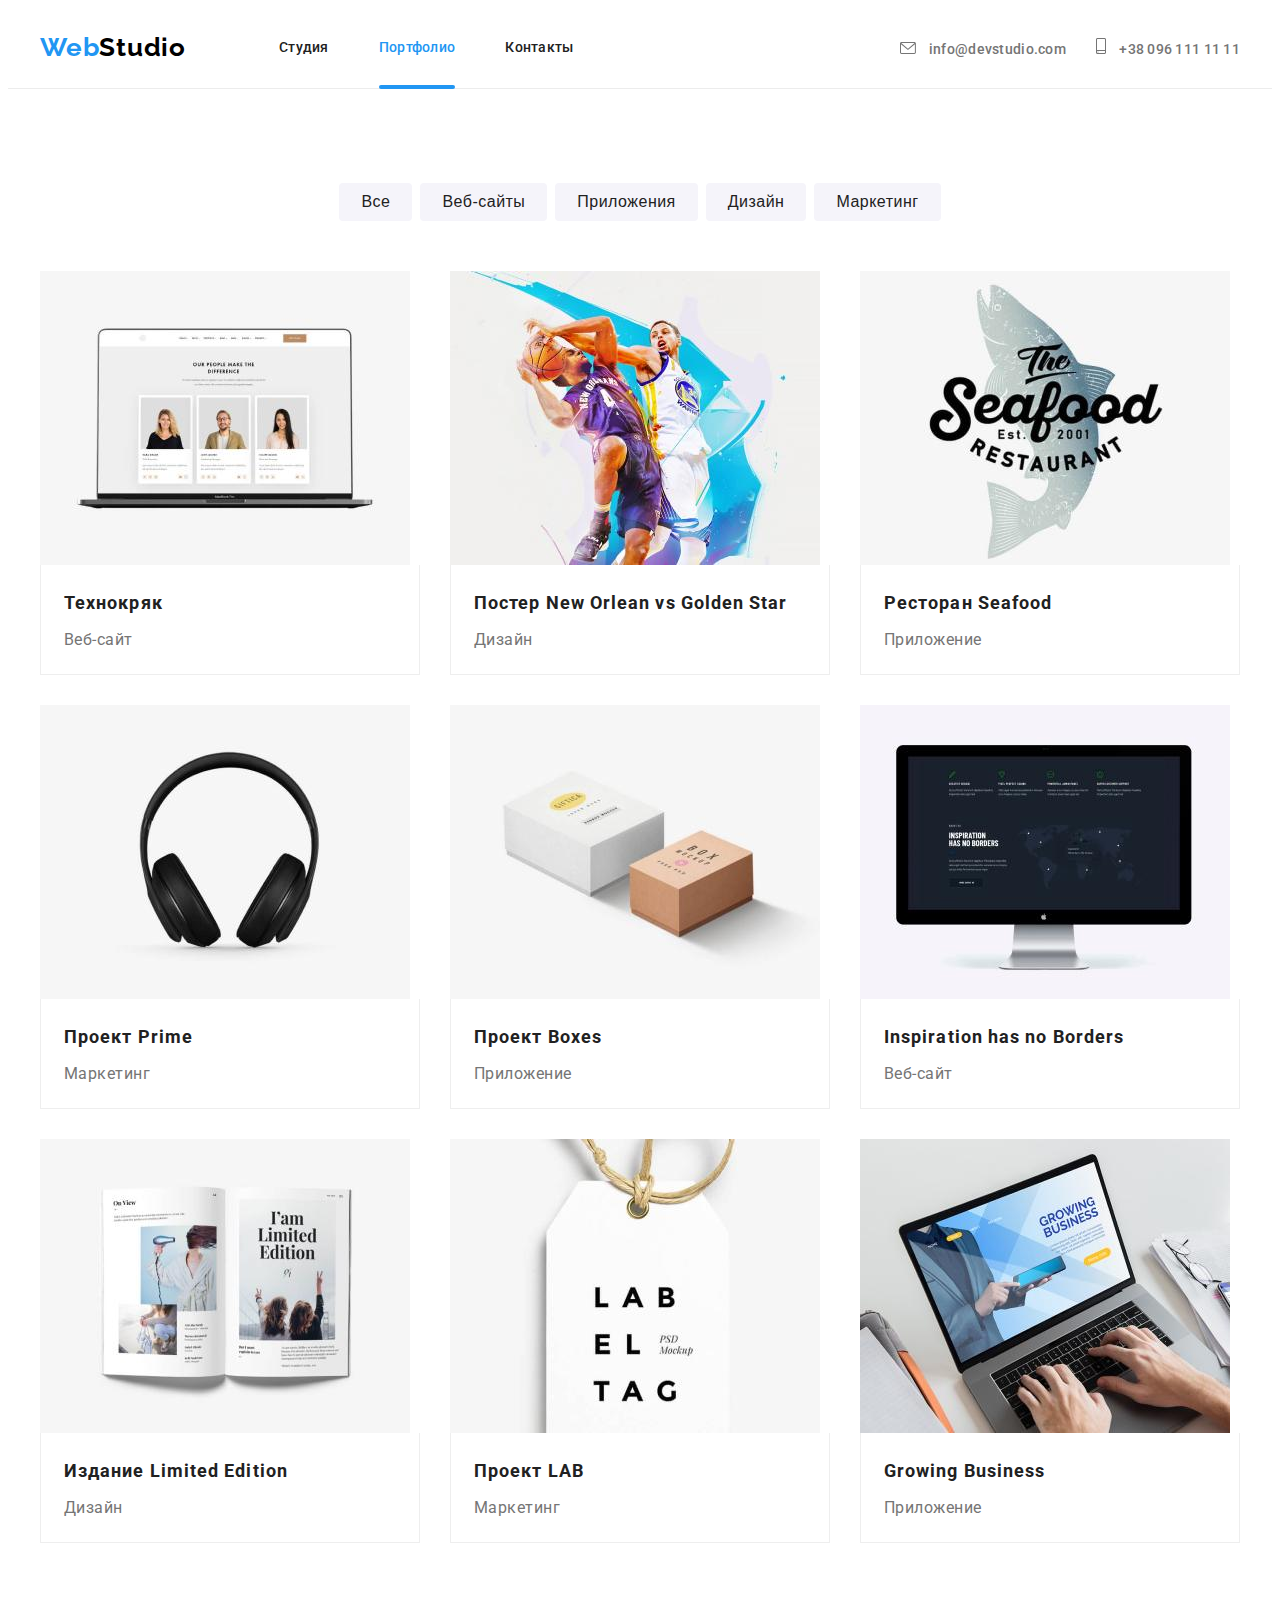
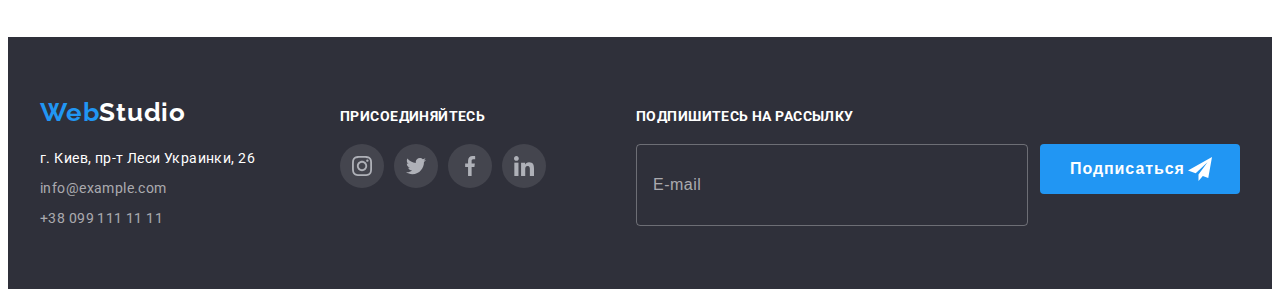
==== commit 3ce7acfb: "Adds site design using a sass pre-processor" ====
--- a/portfolio.html
+++ b/portfolio.html
@@ -20,7 +20,7 @@
       rel="stylesheet"
       href="https://cdnjs.cloudflare.com/ajax/libs/animate.css/4.1.1/animate.min.css"
     />
-    <link rel="stylesheet" href="./CSS/styles.css" />
+    <link rel="stylesheet" href="./CSS/portfolio.min.css" />
   </head>
   <body>
     <!--Шапка страницы-->
@@ -40,7 +40,7 @@
             </li>
             <li class="site-nav__item">
               <a
-                class="site-nav__link site-nav__link--current link"
+                class="site-nav__link site-nav__link_current link"
                 href="./portfolio.html"
                 >Портфолио</a
               >
@@ -97,8 +97,8 @@
           </ul>
 
           <ul class="projects list">
-            <li class="project__item">
-              <a class="project__link link" href="">
+            <li class="projects__item">
+              <a class="projects__link link" href="">
                 <div class="overlay-wrap">
                   <img
                     src="./images/portfolio/project-img-1.jpg"
@@ -112,14 +112,14 @@
                     цифрового шпионажа и атак на защищённые сервера конкурентов.
                   </p>
                 </div>
-                <div class="project__box">
-                  <h2 class="project__name">Технокряк</h2>
-                  <p class="project__category">Веб-сайт</p>
-                </div>
-              </a>
-            </li>
-            <li class="project__item">
-              <a class="project__link link" href="">
+                <div class="projects__box">
+                  <h2 class="projects__name">Технокряк</h2>
+                  <p class="projects__category">Веб-сайт</p>
+                </div>
+              </a>
+            </li>
+            <li class="projects__item">
+              <a class="projects__link link" href="">
                 <div class="overlay-wrap">
                   <img
                     src="./images/portfolio/project-img-2.jpg"
@@ -134,16 +134,16 @@
                   </p>
                 </div>
 
-                <div class="project__box">
-                  <h2 class="project__name">
+                <div class="projects__box">
+                  <h2 class="projects__name">
                     Постер <span lang="en">New Orlean vs Golden Star</span>
                   </h2>
-                  <p class="project__category">Дизайн</p>
-                </div>
-              </a>
-            </li>
-            <li class="project__item">
-              <a class="project__link link" href="">
+                  <p class="projects__category">Дизайн</p>
+                </div>
+              </a>
+            </li>
+            <li class="projects__item">
+              <a class="projects__link link" href="">
                 <div class="overlay-wrap">
                   <img
                     src="./images/portfolio/project-img-3.jpg"
@@ -157,16 +157,16 @@
                     quae quidem placeat animi totam.
                   </p>
                 </div>
-                <div class="project__box">
-                  <h2 class="project__name">
+                <div class="projects__box">
+                  <h2 class="projects__name">
                     Ресторан <span lang="en">Seafood</span>
                   </h2>
-                  <p class="project__category">Приложение</p>
-                </div>
-              </a>
-            </li>
-            <li class="project__item">
-              <a class="project__link link" href="">
+                  <p class="projects__category">Приложение</p>
+                </div>
+              </a>
+            </li>
+            <li class="projects__item">
+              <a class="projects__link link" href="">
                 <div class="overlay-wrap">
                   <img
                     src="./images/portfolio/project-img-4.jpg"
@@ -181,16 +181,16 @@
                   </p>
                 </div>
 
-                <div class="project__box">
-                  <h2 class="project__name">
+                <div class="projects__box">
+                  <h2 class="projects__name">
                     Проект <span lang="en">Prime</span>
                   </h2>
-                  <p class="project__category">Маркетинг</p>
-                </div>
-              </a>
-            </li>
-            <li class="project__item">
-              <a class="project__link link" href="">
+                  <p class="projects__category">Маркетинг</p>
+                </div>
+              </a>
+            </li>
+            <li class="projects__item">
+              <a class="projects__link link" href="">
                 <div class="overlay-wrap">
                   <img
                     src="./images/portfolio/project-img-5.jpg"
@@ -205,16 +205,16 @@
                   </p>
                 </div>
 
-                <div class="project__box">
-                  <h2 class="project__name">
+                <div class="projects__box">
+                  <h2 class="projects__name">
                     Проект <span lang="en">Boxes</span>
                   </h2>
-                  <p class="project__category">Приложение</p>
-                </div>
-              </a>
-            </li>
-            <li class="project__item">
-              <a class="project__link link" href="">
+                  <p class="projects__category">Приложение</p>
+                </div>
+              </a>
+            </li>
+            <li class="projects__item">
+              <a class="projects__link link" href="">
                 <div class="overlay-wrap">
                   <img
                     src="./images/portfolio/project-img-6.jpg"
@@ -229,16 +229,16 @@
                   </p>
                 </div>
 
-                <div class="project__box">
-                  <h2 class="project__name" lang="en">
+                <div class="projects__box">
+                  <h2 class="projects__name" lang="en">
                     Inspiration has no Borders
                   </h2>
-                  <p class="project__category">Веб-сайт</p>
-                </div>
-              </a>
-            </li>
-            <li class="project__item">
-              <a class="project__link link" href="">
+                  <p class="projects__category">Веб-сайт</p>
+                </div>
+              </a>
+            </li>
+            <li class="projects__item">
+              <a class="projects__link link" href="">
                 <div class="overlay-wrap">
                   <img
                     src="./images/portfolio/project-img-7.jpg"
@@ -253,16 +253,16 @@
                   </p>
                 </div>
 
-                <div class="project__box">
-                  <h2 class="project__name">
+                <div class="projects__box">
+                  <h2 class="projects__name">
                     Издание <span lang="en">Limited Edition</span>
                   </h2>
-                  <p class="project__category">Дизайн</p>
-                </div>
-              </a>
-            </li>
-            <li class="project__item">
-              <a class="project__link link" href="">
+                  <p class="projects__category">Дизайн</p>
+                </div>
+              </a>
+            </li>
+            <li class="projects__item">
+              <a class="projects__link link" href="">
                 <div class="overlay-wrap">
                   <img
                     src="./images/portfolio/project-img-8.jpg"
@@ -277,16 +277,16 @@
                   </p>
                 </div>
 
-                <div class="project__box">
-                  <h2 class="project__name">
+                <div class="projects__box">
+                  <h2 class="projects__name">
                     Проект <span lang="en">LAB</span>
                   </h2>
-                  <p class="project__category">Маркетинг</p>
-                </div>
-              </a>
-            </li>
-            <li class="project__item">
-              <a class="project__link link" href="">
+                  <p class="projects__category">Маркетинг</p>
+                </div>
+              </a>
+            </li>
+            <li class="projects__item">
+              <a class="projects__link link" href="">
                 <div class="overlay-wrap">
                   <img
                     src="./images/portfolio/project-img-9.jpg"
@@ -301,9 +301,9 @@
                   </p>
                 </div>
 
-                <div class="project__box">
-                  <h2 class="project__name" lang="en">Growing Business</h2>
-                  <p class="project__category">Приложение</p>
+                <div class="projects__box">
+                  <h2 class="projects__name" lang="en">Growing Business</h2>
+                  <p class="projects__category">Приложение</p>
                 </div>
               </a>
             </li>
@@ -319,7 +319,7 @@
           <a
             class="logo page-footer__logo link animate__swing"
             href="./index.html"
-            >Web<span class="logo__part logo__part--inverse">Studio</span></a
+            >Web<span class="logo__part logo__part_inverse">Studio</span></a
           >
           <address class="address">
             <p class="address__description">г. Киев, пр-т Леси Украинки, 26</p>
@@ -340,28 +340,28 @@
         <div class="join">
           <strong class="slogan">присоединяйтесь</strong>
           <ul class="social-list list">
-            <li class="social-list__item social-list__item--inverse">
+            <li class="social-list__item social-list__item_inverse">
               <a class="social-list__link link" href="">
                 <svg class="social-list__icon" width="20" height="20">
                   <use href="./images/icons.svg#icon-instagram"></use>
                 </svg>
               </a>
             </li>
-            <li class="social-list__item social-list__item--inverse">
+            <li class="social-list__item social-list__item_inverse">
               <a class="social-list__link link" href="">
                 <svg class="social-list__icon" width="20" height="20">
                   <use href="./images/icons.svg#icon-twitter"></use>
                 </svg>
               </a>
             </li>
-            <li class="social-list__item social-list__item--inverse">
+            <li class="social-list__item social-list__item_inverse">
               <a href="" class="social-list__link link">
                 <svg class="social-list__icon" width="20" height="20">
                   <use href="./images/icons.svg#icon-facebook"></use>
                 </svg>
               </a>
             </li>
-            <li class="social-list__item social-list__item--inverse">
+            <li class="social-list__item social-list__item_inverse">
               <a href="" class="social-list__link link">
                 <svg class="social-list__icon" width="20" height="20">
                   <use href="./images/icons.svg#icon-linkedin"></use>
--- a/CSS/portfolio.min.css
+++ b/CSS/portfolio.min.css
@@ -0,0 +1,2 @@
+:root{--section-pdg: 94px;--primary-gap: 30px;--primary-font: 'Roboto', sans-serif;--secondary-font: 'Raleway', sans-serif;--primary-bgc: #ffffff;--footer-bgc: #2f303a;--secondary-bgc: #f5f4fa;--main-title-color: #212121;--paragraph-color: #757575;--primary-part-logo-color: #2196f3;--header-part-logo-color: #000000;--footer-part-logo-color: #ffffff;--action-color: #2196f3;--hero-btn-action-bgc: #188ce8;--fotter-contacts-color: rgba(255, 255, 255, 0.6);--project-border-color: #eeeeee}body{font-family:var(--primary-font);background-color:var(--primary-bgc)}h1,h2,h3,h4,h5,h6,p{margin:0}img{display:block;max-width:100%;height:auto}.list{list-style:none;margin:0;padding:0}.link{text-decoration:none}.visually-hidden{position:absolute !important;clip:rect(1px 1px 1px 1px);clip:rect(1px 1px 1px 1px);padding:0 !important;border:0 !important;height:1px !important;width:1px !important;overflow:hidden}.container{max-width:1200px;padding-left:15px;padding-right:15px;margin:0 auto}.page-header .container{display:-webkit-box;display:-ms-flexbox;display:flex;-webkit-box-align:center;-ms-flex-align:center;align-items:center}.page-footer .container{display:-webkit-box;display:-ms-flexbox;display:flex;-webkit-box-align:baseline;-ms-flex-align:baseline;align-items:baseline}.social-list{display:-webkit-box;display:-ms-flexbox;display:flex;-webkit-box-pack:center;-ms-flex-pack:center;justify-content:center;-webkit-box-align:center;-ms-flex-align:center;align-items:center}.social-list__item{border-radius:50%}.social-list__item_inverse{background-color:rgba(255,255,255,0.1)}.social-list__item:not(:last-child){margin-right:10px}.social-list__link{width:44px;height:44px;display:-webkit-box;display:-ms-flexbox;display:flex;-webkit-box-pack:center;-ms-flex-pack:center;justify-content:center;-webkit-box-align:center;-ms-flex-align:center;align-items:center;background-color:transparent;border-radius:50%;fill:#afb1b8;color:#ffffff;-webkit-transition:background-color 250ms cubic-bezier(0.4, 0, 0.2, 1),fill 250ms cubic-bezier(0.4, 0, 0.2, 1);transition:background-color 250ms cubic-bezier(0.4, 0, 0.2, 1),fill 250ms cubic-bezier(0.4, 0, 0.2, 1)}.social-list__icon{width:20px;height:20px}.social-list__link:hover,.social-list__link:focus{background-color:var(--action-color);fill:currentColor}.logo{font-family:var(--secondary-font);font-size:26px;line-height:1.2;font-weight:700;letter-spacing:0.03em;color:#2196f3;-webkit-animation-duration:1000ms;animation-duration:1000ms;-webkit-animation-delay:250ms;animation-delay:250ms}.logo__part{color:#000000}.logo__part_inverse{color:#ffffff}.logo:hover{-webkit-animation-iteration-count:infinite;animation-iteration-count:infinite;-webkit-animation-duration:500ms;animation-duration:500ms;-webkit-animation-name:pulse;animation-name:pulse}.page-header .logo{margin-right:93px;padding:24px 0}.page-footer .logo{display:block;padding:0;margin-right:0;margin-bottom:20px}.button{display:inline-block;width:200px;height:50px;padding:10px 32px;font-weight:700;font-size:16px;line-height:1.875;text-align:center;letter-spacing:0.058em;color:#ffffff;background-color:#2196f3;border:none;border-radius:4px;cursor:pointer;-webkit-transition:background-color 250ms cubic-bezier(0.4, 0, 0.2, 1);transition:background-color 250ms cubic-bezier(0.4, 0, 0.2, 1)}.button:hover,.button:focus{background-color:var(--hero-btn-action-bgc)}.subscription .button{position:relative;padding:10px 61px 10px 30px}.button__icon{position:absolute;top:13px;right:28px}.modal-form .button{display:block;margin:30px auto 0}.filter{display:-webkit-box;display:-ms-flexbox;display:flex;-webkit-box-pack:center;-ms-flex-pack:center;justify-content:center;margin-bottom:50px}.filter__item:not(:last-child){margin-right:8px}.filter__btn{font-weight:500;font-size:16px;line-height:1.625;text-align:center;letter-spacing:0.03em;padding:6px 22px;border:none;border-radius:4px;color:#212121;background-color:var(--secondary-bgc);cursor:pointer;-webkit-transition:background-color 250ms cubic-bezier(0.4, 0, 0.2, 1),color 250ms cubic-bezier(0.4, 0, 0.2, 1),-webkit-box-shadow 250ms cubic-bezier(0.4, 0, 0.2, 1);transition:background-color 250ms cubic-bezier(0.4, 0, 0.2, 1),color 250ms cubic-bezier(0.4, 0, 0.2, 1),-webkit-box-shadow 250ms cubic-bezier(0.4, 0, 0.2, 1);transition:background-color 250ms cubic-bezier(0.4, 0, 0.2, 1),box-shadow 250ms cubic-bezier(0.4, 0, 0.2, 1),color 250ms cubic-bezier(0.4, 0, 0.2, 1);transition:background-color 250ms cubic-bezier(0.4, 0, 0.2, 1),box-shadow 250ms cubic-bezier(0.4, 0, 0.2, 1),color 250ms cubic-bezier(0.4, 0, 0.2, 1),-webkit-box-shadow 250ms cubic-bezier(0.4, 0, 0.2, 1)}.filter__btn:hover,.filter__btn:focus{color:#ffffff;background-color:var(--action-color);-webkit-box-shadow:0px 3px 1px rgba(0,0,0,0.1),0px 1px 2px rgba(0,0,0,0.08),0px 2px 2px rgba(0,0,0,0.12);box-shadow:0px 3px 1px rgba(0,0,0,0.1),0px 1px 2px rgba(0,0,0,0.08),0px 2px 2px rgba(0,0,0,0.12)}.projects{display:-webkit-box;display:-ms-flexbox;display:flex;-ms-flex-wrap:wrap;flex-wrap:wrap;-webkit-box-pack:center;-ms-flex-pack:center;justify-content:center;margin-top:calc(-1 * (var(--primary-gap)));margin-left:calc(-1 * (var(--primary-gap)))}.projects__name{font-weight:700;font-size:18px;line-height:2;letter-spacing:0.06em;color:var(--main-title-color);margin-bottom:4px}.projects__category{font-weight:400;font-size:16px;line-height:1.875;letter-spacing:0.03em;color:var(--paragraph-color)}.projects__link{display:block}.projects__item{margin-top:var(--primary-gap);margin-left:var(--primary-gap);-ms-flex-preferred-size:calc(100% / 3 - var(--primary-gap));flex-basis:calc(100% / 3 - var(--primary-gap));-webkit-transition:-webkit-box-shadow 250ms cubic-bezier(0.4, 0, 0.2, 1);transition:-webkit-box-shadow 250ms cubic-bezier(0.4, 0, 0.2, 1);transition:box-shadow 250ms cubic-bezier(0.4, 0, 0.2, 1);transition:box-shadow 250ms cubic-bezier(0.4, 0, 0.2, 1), -webkit-box-shadow 250ms cubic-bezier(0.4, 0, 0.2, 1)}.projects__item:hover{-webkit-box-shadow:0px 1px 1px rgba(0,0,0,0.12),0px 4px 4px rgba(0,0,0,0.06),1px 4px 6px rgba(0,0,0,0.16);box-shadow:0px 1px 1px rgba(0,0,0,0.12),0px 4px 4px rgba(0,0,0,0.06),1px 4px 6px rgba(0,0,0,0.16)}.projects__item .link:focus{-webkit-box-shadow:0px 1px 1px rgba(0,0,0,0.12),0px 4px 4px rgba(0,0,0,0.06),1px 4px 6px rgba(0,0,0,0.16);box-shadow:0px 1px 1px rgba(0,0,0,0.12),0px 4px 4px rgba(0,0,0,0.06),1px 4px 6px rgba(0,0,0,0.16)}.projects__box{padding:20px 23px 19px;border:1px solid var(--project-border-color);border-top:none}.overlay-wrap{position:relative;overflow:hidden}.overlay-wrap__text{position:absolute;bottom:0;width:100%;height:100%;padding:63px 24px;font-weight:400;font-size:18px;line-height:1.56;letter-spacing:0.03em;color:#ffffff;background-color:rgba(33,150,243,0.9);-webkit-transform:translateY(100%);transform:translateY(100%);-webkit-transition:-webkit-transform 250ms cubic-bezier(0.4, 0, 0.2, 1);transition:-webkit-transform 250ms cubic-bezier(0.4, 0, 0.2, 1);transition:transform 250ms cubic-bezier(0.4, 0, 0.2, 1);transition:transform 250ms cubic-bezier(0.4, 0, 0.2, 1), -webkit-transform 250ms cubic-bezier(0.4, 0, 0.2, 1)}.projects__item:hover .overlay-wrap__text,.projects__link:focus .overlay-wrap__text{-webkit-transform:translateY(0%);transform:translateY(0%)}.page-header{border-bottom:1px solid #ececec}.page-header .link{display:block}.site-nav__list{display:-webkit-box;display:-ms-flexbox;display:flex}.site-nav__item:not(:last-child){margin-right:50px}.site-nav__link{padding:32px 0;font-weight:500;font-size:14px;line-height:1.14;letter-spacing:0.02em;color:#212121;-webkit-transition:color 250ms cubic-bezier(0.4, 0, 0.2, 1);transition:color 250ms cubic-bezier(0.4, 0, 0.2, 1)}.site-nav__link_current{position:relative;color:var(--action-color)}.site-nav__link_current::after{position:absolute;bottom:-1px;content:'';display:block;height:4px;width:100%;border-radius:2px;background-color:var(--primary-part-logo-color)}.site-nav__link:hover,.site-nav__link:focus{color:var(--action-color)}.contacts{display:-webkit-box;display:-ms-flexbox;display:flex;margin-left:auto;-webkit-box-align:baseline;-ms-flex-align:baseline;align-items:baseline}.contacts__item:not(:first-child){margin-left:30px}.contacts__link{font-weight:500;font-size:14px;line-height:1.14;letter-spacing:0.02em;color:#757575;-webkit-transition:color 250ms cubic-bezier(0.4, 0, 0.2, 1);transition:color 250ms cubic-bezier(0.4, 0, 0.2, 1)}.contacts__link:hover,.contacts__link:focus{color:var(--action-color)}.contacts__icon{fill:currentColor;margin-right:10px}.portfolio{padding:var(--section-pdg) 0}.page-footer{background-color:var(--footer-bgc);padding:60px 0}.address{font-weight:400;font-style:normal;font-size:14px;line-height:1.5;letter-spacing:0.03em;color:#ffffff}.address__description,.address__item:not(:last-child){margin-bottom:9px}.address__link{color:rgba(255,255,255,0.6)}.join{margin-left:85px}.slogan{display:inline-block;margin-bottom:20px;font-weight:700;font-size:14px;line-height:1.1721;letter-spacing:0.03em;text-transform:uppercase;color:#ffffff}.subscription{margin-left:auto}.form{display:-webkit-box;display:-ms-flexbox;display:flex}.form__input{width:358px;height:50px;display:block;margin-right:12px;padding:15px 16px;font-weight:400;font-size:16px;line-height:1.187;letter-spacing:0.08em;background-color:transparent;color:#ffffff;border-radius:4px;border:1px solid rgba(255,255,255,0.3)}.form__input::-webkit-input-placeholder{font-size:16px;line-height:1.25;letter-spacing:0.03em;color:rgba(255,255,255,0.6)}.form__input:-ms-input-placeholder{font-size:16px;line-height:1.25;letter-spacing:0.03em;color:rgba(255,255,255,0.6)}.form__input::-ms-input-placeholder{font-size:16px;line-height:1.25;letter-spacing:0.03em;color:rgba(255,255,255,0.6)}.form__input::placeholder{font-size:16px;line-height:1.25;letter-spacing:0.03em;color:rgba(255,255,255,0.6)}
+/*# sourceMappingURL=portfolio.min.css.map */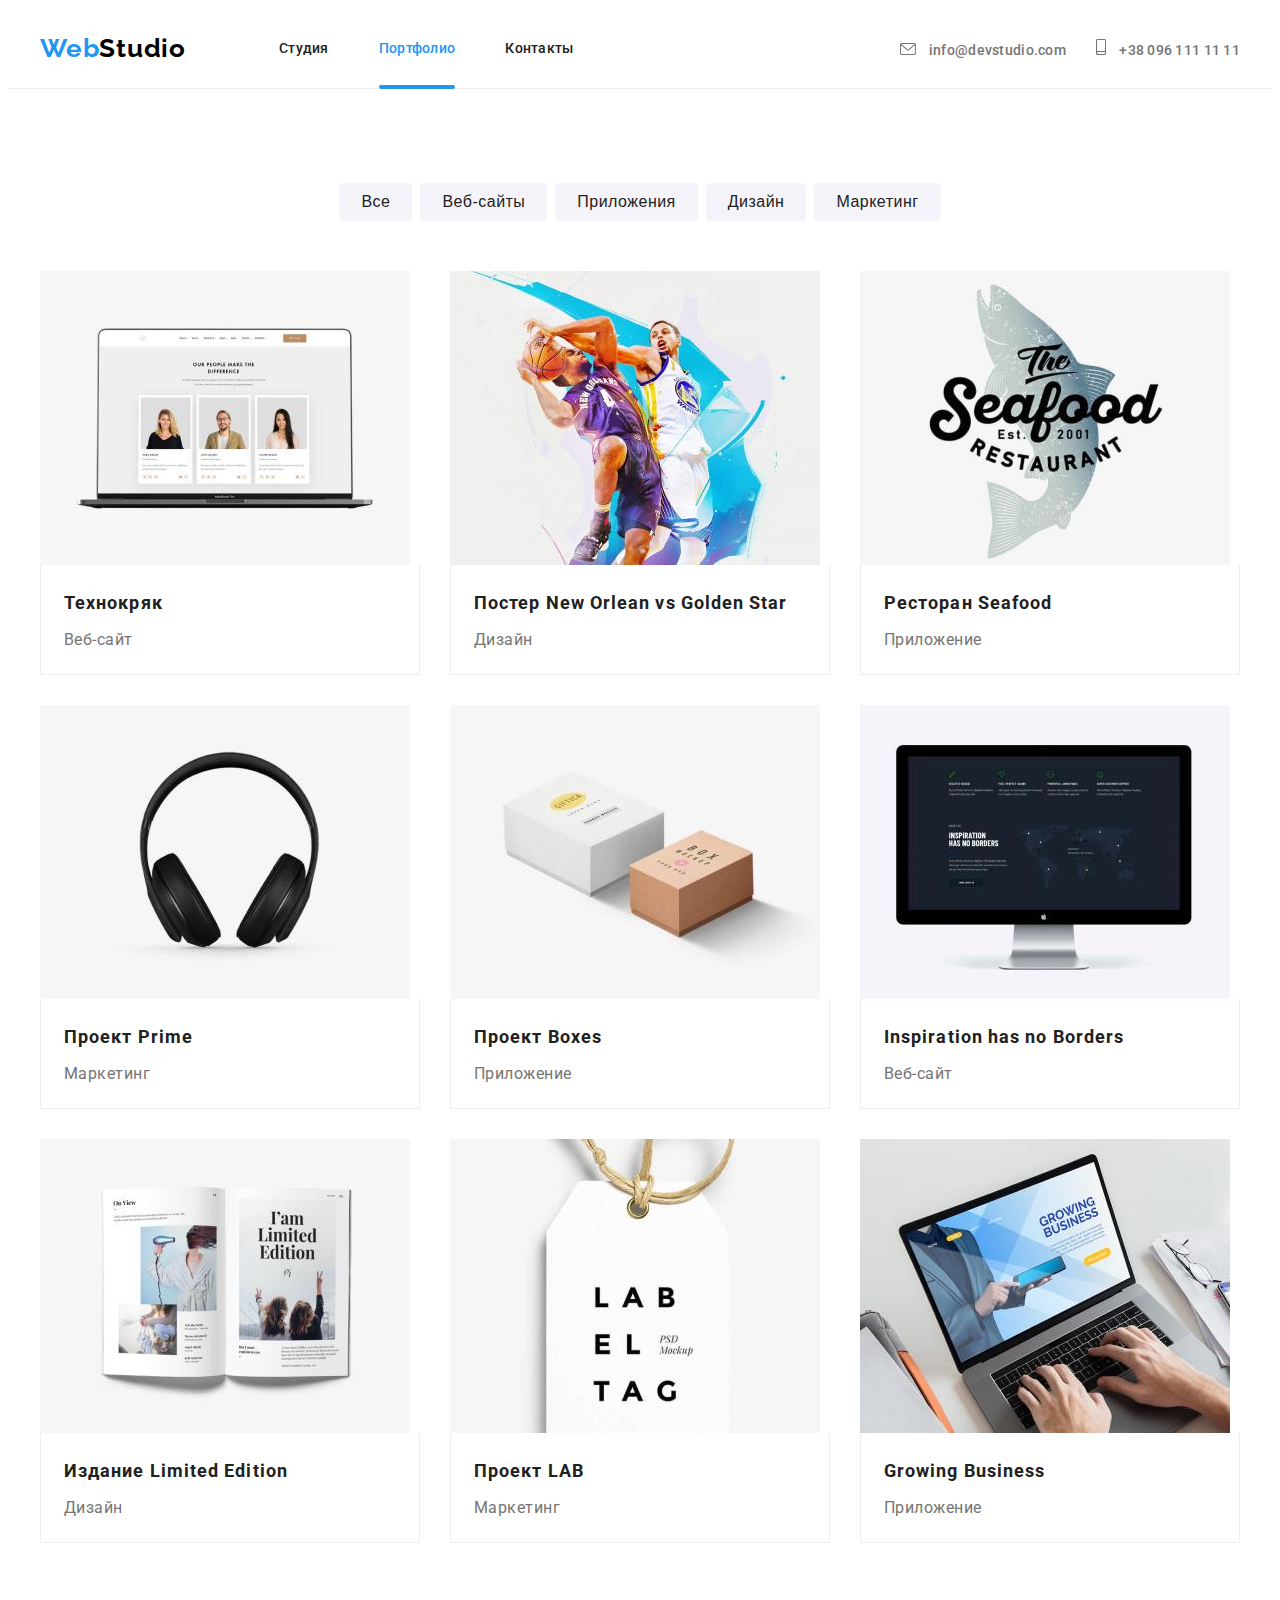
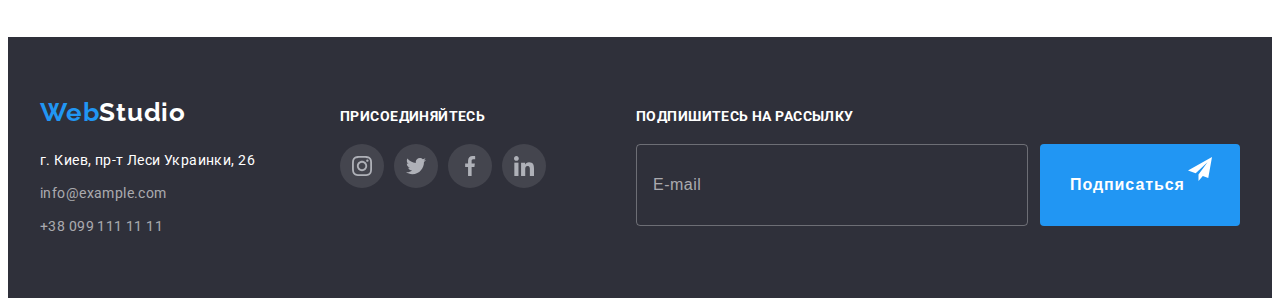
==== commit 1b8de3a1: "Renames classes by BEM" ====
--- a/portfolio.html
+++ b/portfolio.html
@@ -99,14 +99,14 @@
           <ul class="projects list">
             <li class="projects__item">
               <a class="projects__link link" href="">
-                <div class="overlay-wrap">
+                <div class="projects__overlay">
                   <img
                     src="./images/portfolio/project-img-1.jpg"
                     alt="Страница сайта на экране ноутбука"
                     width="370"
                     height="294"
                   />
-                  <p class="overlay-wrap__text">
+                  <p class="projects__description">
                     Технокряк это современная площадка распространения
                     коронавируса. Компании используют эту платформу для
                     цифрового шпионажа и атак на защищённые сервера конкурентов.
@@ -120,14 +120,14 @@
             </li>
             <li class="projects__item">
               <a class="projects__link link" href="">
-                <div class="overlay-wrap">
+                <div class="projects__overlay">
                   <img
                     src="./images/portfolio/project-img-2.jpg"
                     alt="Два баскетболиста соперничают за мяч"
                     width="370"
                     height="294"
                   />
-                  <p class="overlay-wrap__text">
+                  <p class="projects__description">
                     Lorem ipsum dolor sit amet consectetur adipisicing elit.
                     Incidunt id dignissimos ratione corporis atque voluptate
                     quae quidem placeat animi totam.
@@ -144,14 +144,14 @@
             </li>
             <li class="projects__item">
               <a class="projects__link link" href="">
-                <div class="overlay-wrap">
+                <div class="projects__overlay">
                   <img
                     src="./images/portfolio/project-img-3.jpg"
                     alt="Логотип ресторана в виде рыбы"
                     width="370"
                     height="294"
                   />
-                  <p class="overlay-wrap__text">
+                  <p class="projects__description">
                     Lorem ipsum dolor sit amet consectetur adipisicing elit.
                     Incidunt id dignissimos ratione corporis atque voluptate
                     quae quidem placeat animi totam.
@@ -167,14 +167,14 @@
             </li>
             <li class="projects__item">
               <a class="projects__link link" href="">
-                <div class="overlay-wrap">
+                <div class="projects__overlay">
                   <img
                     src="./images/portfolio/project-img-4.jpg"
                     alt="Наушники для прослушивания музыки"
                     width="370"
                     height="294"
                   />
-                  <p class="overlay-wrap__text">
+                  <p class="projects__description">
                     Lorem ipsum dolor sit amet consectetur adipisicing elit.
                     Incidunt id dignissimos ratione corporis atque voluptate
                     quae quidem placeat animi totam.
@@ -191,14 +191,14 @@
             </li>
             <li class="projects__item">
               <a class="projects__link link" href="">
-                <div class="overlay-wrap">
+                <div class="projects__overlay">
                   <img
                     src="./images/portfolio/project-img-5.jpg"
                     alt="Белая и коричневая коробки"
                     width="370"
                     height="294"
                   />
-                  <p class="overlay-wrap__text">
+                  <p class="projects__description">
                     Lorem ipsum dolor sit amet consectetur adipisicing elit.
                     Incidunt id dignissimos ratione corporis atque voluptate
                     quae quidem placeat animi totam.
@@ -215,14 +215,14 @@
             </li>
             <li class="projects__item">
               <a class="projects__link link" href="">
-                <div class="overlay-wrap">
+                <div class="projects__overlay">
                   <img
                     src="./images/portfolio/project-img-6.jpg"
                     alt="Веб-сайт на экране монитора компьютера"
                     width="370"
                     height="294"
                   />
-                  <p class="overlay-wrap__text">
+                  <p class="projects__description">
                     Lorem ipsum dolor sit amet consectetur adipisicing elit.
                     Incidunt id dignissimos ratione corporis atque voluptate
                     quae quidem placeat animi totam.
@@ -239,14 +239,14 @@
             </li>
             <li class="projects__item">
               <a class="projects__link link" href="">
-                <div class="overlay-wrap">
+                <div class="projects__overlay">
                   <img
                     src="./images/portfolio/project-img-7.jpg"
                     alt="Разворот журнала"
                     width="370"
                     height="294"
                   />
-                  <p class="overlay-wrap__text">
+                  <p class="projects__description">
                     Lorem ipsum dolor sit amet consectetur adipisicing elit.
                     Incidunt id dignissimos ratione corporis atque voluptate
                     quae quidem placeat animi totam.
@@ -263,14 +263,14 @@
             </li>
             <li class="projects__item">
               <a class="projects__link link" href="">
-                <div class="overlay-wrap">
+                <div class="projects__overlay">
                   <img
                     src="./images/portfolio/project-img-8.jpg"
                     alt="Белая бирка с надписью LAB EL TAG"
                     width="370"
                     height="294"
                   />
-                  <p class="overlay-wrap__text">
+                  <p class="projects__description">
                     Lorem ipsum dolor sit amet consectetur adipisicing elit.
                     Incidunt id dignissimos ratione corporis atque voluptate
                     quae quidem placeat animi totam.
@@ -287,14 +287,14 @@
             </li>
             <li class="projects__item">
               <a class="projects__link link" href="">
-                <div class="overlay-wrap">
+                <div class="projects__overlay">
                   <img
                     src="./images/portfolio/project-img-9.jpg"
                     alt="Руки молодого человека на клавиатуре ноутбука"
                     width="370"
                     height="294"
                   />
-                  <p class="overlay-wrap__text">
+                  <p class="projects__description">
                     Lorem ipsum dolor sit amet consectetur adipisicing elit.
                     Incidunt id dignissimos ratione corporis atque voluptate
                     quae quidem placeat animi totam.
--- a/CSS/portfolio.min.css
+++ b/CSS/portfolio.min.css
@@ -1,2 +1,2 @@
-:root{--section-pdg: 94px;--primary-gap: 30px;--primary-font: 'Roboto', sans-serif;--secondary-font: 'Raleway', sans-serif;--primary-bgc: #ffffff;--footer-bgc: #2f303a;--secondary-bgc: #f5f4fa;--main-title-color: #212121;--paragraph-color: #757575;--primary-part-logo-color: #2196f3;--header-part-logo-color: #000000;--footer-part-logo-color: #ffffff;--action-color: #2196f3;--hero-btn-action-bgc: #188ce8;--fotter-contacts-color: rgba(255, 255, 255, 0.6);--project-border-color: #eeeeee}body{font-family:var(--primary-font);background-color:var(--primary-bgc)}h1,h2,h3,h4,h5,h6,p{margin:0}img{display:block;max-width:100%;height:auto}.list{list-style:none;margin:0;padding:0}.link{text-decoration:none}.visually-hidden{position:absolute !important;clip:rect(1px 1px 1px 1px);clip:rect(1px 1px 1px 1px);padding:0 !important;border:0 !important;height:1px !important;width:1px !important;overflow:hidden}.container{max-width:1200px;padding-left:15px;padding-right:15px;margin:0 auto}.page-header .container{display:-webkit-box;display:-ms-flexbox;display:flex;-webkit-box-align:center;-ms-flex-align:center;align-items:center}.page-footer .container{display:-webkit-box;display:-ms-flexbox;display:flex;-webkit-box-align:baseline;-ms-flex-align:baseline;align-items:baseline}.social-list{display:-webkit-box;display:-ms-flexbox;display:flex;-webkit-box-pack:center;-ms-flex-pack:center;justify-content:center;-webkit-box-align:center;-ms-flex-align:center;align-items:center}.social-list__item{border-radius:50%}.social-list__item_inverse{background-color:rgba(255,255,255,0.1)}.social-list__item:not(:last-child){margin-right:10px}.social-list__link{width:44px;height:44px;display:-webkit-box;display:-ms-flexbox;display:flex;-webkit-box-pack:center;-ms-flex-pack:center;justify-content:center;-webkit-box-align:center;-ms-flex-align:center;align-items:center;background-color:transparent;border-radius:50%;fill:#afb1b8;color:#ffffff;-webkit-transition:background-color 250ms cubic-bezier(0.4, 0, 0.2, 1),fill 250ms cubic-bezier(0.4, 0, 0.2, 1);transition:background-color 250ms cubic-bezier(0.4, 0, 0.2, 1),fill 250ms cubic-bezier(0.4, 0, 0.2, 1)}.social-list__icon{width:20px;height:20px}.social-list__link:hover,.social-list__link:focus{background-color:var(--action-color);fill:currentColor}.logo{font-family:var(--secondary-font);font-size:26px;line-height:1.2;font-weight:700;letter-spacing:0.03em;color:#2196f3;-webkit-animation-duration:1000ms;animation-duration:1000ms;-webkit-animation-delay:250ms;animation-delay:250ms}.logo__part{color:#000000}.logo__part_inverse{color:#ffffff}.logo:hover{-webkit-animation-iteration-count:infinite;animation-iteration-count:infinite;-webkit-animation-duration:500ms;animation-duration:500ms;-webkit-animation-name:pulse;animation-name:pulse}.page-header .logo{margin-right:93px;padding:24px 0}.page-footer .logo{display:block;padding:0;margin-right:0;margin-bottom:20px}.button{display:inline-block;width:200px;height:50px;padding:10px 32px;font-weight:700;font-size:16px;line-height:1.875;text-align:center;letter-spacing:0.058em;color:#ffffff;background-color:#2196f3;border:none;border-radius:4px;cursor:pointer;-webkit-transition:background-color 250ms cubic-bezier(0.4, 0, 0.2, 1);transition:background-color 250ms cubic-bezier(0.4, 0, 0.2, 1)}.button:hover,.button:focus{background-color:var(--hero-btn-action-bgc)}.subscription .button{position:relative;padding:10px 61px 10px 30px}.button__icon{position:absolute;top:13px;right:28px}.modal-form .button{display:block;margin:30px auto 0}.filter{display:-webkit-box;display:-ms-flexbox;display:flex;-webkit-box-pack:center;-ms-flex-pack:center;justify-content:center;margin-bottom:50px}.filter__item:not(:last-child){margin-right:8px}.filter__btn{font-weight:500;font-size:16px;line-height:1.625;text-align:center;letter-spacing:0.03em;padding:6px 22px;border:none;border-radius:4px;color:#212121;background-color:var(--secondary-bgc);cursor:pointer;-webkit-transition:background-color 250ms cubic-bezier(0.4, 0, 0.2, 1),color 250ms cubic-bezier(0.4, 0, 0.2, 1),-webkit-box-shadow 250ms cubic-bezier(0.4, 0, 0.2, 1);transition:background-color 250ms cubic-bezier(0.4, 0, 0.2, 1),color 250ms cubic-bezier(0.4, 0, 0.2, 1),-webkit-box-shadow 250ms cubic-bezier(0.4, 0, 0.2, 1);transition:background-color 250ms cubic-bezier(0.4, 0, 0.2, 1),box-shadow 250ms cubic-bezier(0.4, 0, 0.2, 1),color 250ms cubic-bezier(0.4, 0, 0.2, 1);transition:background-color 250ms cubic-bezier(0.4, 0, 0.2, 1),box-shadow 250ms cubic-bezier(0.4, 0, 0.2, 1),color 250ms cubic-bezier(0.4, 0, 0.2, 1),-webkit-box-shadow 250ms cubic-bezier(0.4, 0, 0.2, 1)}.filter__btn:hover,.filter__btn:focus{color:#ffffff;background-color:var(--action-color);-webkit-box-shadow:0px 3px 1px rgba(0,0,0,0.1),0px 1px 2px rgba(0,0,0,0.08),0px 2px 2px rgba(0,0,0,0.12);box-shadow:0px 3px 1px rgba(0,0,0,0.1),0px 1px 2px rgba(0,0,0,0.08),0px 2px 2px rgba(0,0,0,0.12)}.projects{display:-webkit-box;display:-ms-flexbox;display:flex;-ms-flex-wrap:wrap;flex-wrap:wrap;-webkit-box-pack:center;-ms-flex-pack:center;justify-content:center;margin-top:calc(-1 * (var(--primary-gap)));margin-left:calc(-1 * (var(--primary-gap)))}.projects__name{font-weight:700;font-size:18px;line-height:2;letter-spacing:0.06em;color:var(--main-title-color);margin-bottom:4px}.projects__category{font-weight:400;font-size:16px;line-height:1.875;letter-spacing:0.03em;color:var(--paragraph-color)}.projects__link{display:block}.projects__item{margin-top:var(--primary-gap);margin-left:var(--primary-gap);-ms-flex-preferred-size:calc(100% / 3 - var(--primary-gap));flex-basis:calc(100% / 3 - var(--primary-gap));-webkit-transition:-webkit-box-shadow 250ms cubic-bezier(0.4, 0, 0.2, 1);transition:-webkit-box-shadow 250ms cubic-bezier(0.4, 0, 0.2, 1);transition:box-shadow 250ms cubic-bezier(0.4, 0, 0.2, 1);transition:box-shadow 250ms cubic-bezier(0.4, 0, 0.2, 1), -webkit-box-shadow 250ms cubic-bezier(0.4, 0, 0.2, 1)}.projects__item:hover{-webkit-box-shadow:0px 1px 1px rgba(0,0,0,0.12),0px 4px 4px rgba(0,0,0,0.06),1px 4px 6px rgba(0,0,0,0.16);box-shadow:0px 1px 1px rgba(0,0,0,0.12),0px 4px 4px rgba(0,0,0,0.06),1px 4px 6px rgba(0,0,0,0.16)}.projects__item .link:focus{-webkit-box-shadow:0px 1px 1px rgba(0,0,0,0.12),0px 4px 4px rgba(0,0,0,0.06),1px 4px 6px rgba(0,0,0,0.16);box-shadow:0px 1px 1px rgba(0,0,0,0.12),0px 4px 4px rgba(0,0,0,0.06),1px 4px 6px rgba(0,0,0,0.16)}.projects__box{padding:20px 23px 19px;border:1px solid var(--project-border-color);border-top:none}.overlay-wrap{position:relative;overflow:hidden}.overlay-wrap__text{position:absolute;bottom:0;width:100%;height:100%;padding:63px 24px;font-weight:400;font-size:18px;line-height:1.56;letter-spacing:0.03em;color:#ffffff;background-color:rgba(33,150,243,0.9);-webkit-transform:translateY(100%);transform:translateY(100%);-webkit-transition:-webkit-transform 250ms cubic-bezier(0.4, 0, 0.2, 1);transition:-webkit-transform 250ms cubic-bezier(0.4, 0, 0.2, 1);transition:transform 250ms cubic-bezier(0.4, 0, 0.2, 1);transition:transform 250ms cubic-bezier(0.4, 0, 0.2, 1), -webkit-transform 250ms cubic-bezier(0.4, 0, 0.2, 1)}.projects__item:hover .overlay-wrap__text,.projects__link:focus .overlay-wrap__text{-webkit-transform:translateY(0%);transform:translateY(0%)}.page-header{border-bottom:1px solid #ececec}.page-header .link{display:block}.site-nav__list{display:-webkit-box;display:-ms-flexbox;display:flex}.site-nav__item:not(:last-child){margin-right:50px}.site-nav__link{padding:32px 0;font-weight:500;font-size:14px;line-height:1.14;letter-spacing:0.02em;color:#212121;-webkit-transition:color 250ms cubic-bezier(0.4, 0, 0.2, 1);transition:color 250ms cubic-bezier(0.4, 0, 0.2, 1)}.site-nav__link_current{position:relative;color:var(--action-color)}.site-nav__link_current::after{position:absolute;bottom:-1px;content:'';display:block;height:4px;width:100%;border-radius:2px;background-color:var(--primary-part-logo-color)}.site-nav__link:hover,.site-nav__link:focus{color:var(--action-color)}.contacts{display:-webkit-box;display:-ms-flexbox;display:flex;margin-left:auto;-webkit-box-align:baseline;-ms-flex-align:baseline;align-items:baseline}.contacts__item:not(:first-child){margin-left:30px}.contacts__link{font-weight:500;font-size:14px;line-height:1.14;letter-spacing:0.02em;color:#757575;-webkit-transition:color 250ms cubic-bezier(0.4, 0, 0.2, 1);transition:color 250ms cubic-bezier(0.4, 0, 0.2, 1)}.contacts__link:hover,.contacts__link:focus{color:var(--action-color)}.contacts__icon{fill:currentColor;margin-right:10px}.portfolio{padding:var(--section-pdg) 0}.page-footer{background-color:var(--footer-bgc);padding:60px 0}.address{font-weight:400;font-style:normal;font-size:14px;line-height:1.5;letter-spacing:0.03em;color:#ffffff}.address__description,.address__item:not(:last-child){margin-bottom:9px}.address__link{color:rgba(255,255,255,0.6)}.join{margin-left:85px}.slogan{display:inline-block;margin-bottom:20px;font-weight:700;font-size:14px;line-height:1.1721;letter-spacing:0.03em;text-transform:uppercase;color:#ffffff}.subscription{margin-left:auto}.form{display:-webkit-box;display:-ms-flexbox;display:flex}.form__input{width:358px;height:50px;display:block;margin-right:12px;padding:15px 16px;font-weight:400;font-size:16px;line-height:1.187;letter-spacing:0.08em;background-color:transparent;color:#ffffff;border-radius:4px;border:1px solid rgba(255,255,255,0.3)}.form__input::-webkit-input-placeholder{font-size:16px;line-height:1.25;letter-spacing:0.03em;color:rgba(255,255,255,0.6)}.form__input:-ms-input-placeholder{font-size:16px;line-height:1.25;letter-spacing:0.03em;color:rgba(255,255,255,0.6)}.form__input::-ms-input-placeholder{font-size:16px;line-height:1.25;letter-spacing:0.03em;color:rgba(255,255,255,0.6)}.form__input::placeholder{font-size:16px;line-height:1.25;letter-spacing:0.03em;color:rgba(255,255,255,0.6)}
+:root{--section-pdg: 94px;--primary-gap: 30px;--primary-font: 'Roboto', sans-serif;--secondary-font: 'Raleway', sans-serif;--primary-bgc: #ffffff;--footer-bgc: #2f303a;--secondary-bgc: #f5f4fa;--main-title-color: #212121;--paragraph-color: #757575;--primary-part-logo-color: #2196f3;--header-part-logo-color: #000000;--footer-part-logo-color: #ffffff;--action-color: #2196f3;--hero-btn-action-bgc: #188ce8;--fotter-contacts-color: rgba(255, 255, 255, 0.6);--project-border-color: #eeeeee;--animation-function: cubic-bezier(0.4, 0, 0.2, 1)}body{font-family:var(--primary-font);background-color:var(--primary-bgc)}h1,h2,h3,h4,h5,h6,p{margin:0}img{display:block;max-width:100%;height:auto}.list{list-style:none;margin:0;padding:0}.link{text-decoration:none}.visually-hidden{position:absolute !important;clip:rect(1px 1px 1px 1px);clip:rect(1px 1px 1px 1px);padding:0 !important;border:0 !important;height:1px !important;width:1px !important;overflow:hidden}.container{max-width:1200px;padding-left:15px;padding-right:15px;margin:0 auto}.page-header .container{display:-webkit-box;display:-ms-flexbox;display:flex;-webkit-box-align:center;-ms-flex-align:center;align-items:center}.page-footer .container{display:-webkit-box;display:-ms-flexbox;display:flex;-webkit-box-align:baseline;-ms-flex-align:baseline;align-items:baseline}.social-list{display:-webkit-box;display:-ms-flexbox;display:flex;-webkit-box-pack:center;-ms-flex-pack:center;justify-content:center;-webkit-box-align:center;-ms-flex-align:center;align-items:center}.social-list__item{border-radius:50%}.social-list__item_inverse{background-color:rgba(255,255,255,0.1)}.social-list__item:not(:last-child){margin-right:10px}.social-list__link{width:44px;height:44px;display:-webkit-box;display:-ms-flexbox;display:flex;-webkit-box-pack:center;-ms-flex-pack:center;justify-content:center;-webkit-box-align:center;-ms-flex-align:center;align-items:center;background-color:transparent;border-radius:50%;fill:#afb1b8;color:#ffffff;-webkit-transition:background-color 250ms var(--animation-function),fill 250ms var(--animation-function);transition:background-color 250ms var(--animation-function),fill 250ms var(--animation-function)}.social-list__icon{width:20px;height:20px}.social-list__link:hover,.social-list__link:focus{background-color:var(--action-color);fill:currentColor}.logo{font-family:var(--secondary-font);font-weight:700;font-size:26px;line-height:1.19231;letter-spacing:.03em;color:#2196f3;-webkit-animation-duration:1000ms;animation-duration:1000ms;-webkit-animation-delay:250ms;animation-delay:250ms}.logo__part{color:#000000}.logo__part_inverse{color:#ffffff}.logo:hover{-webkit-animation-iteration-count:infinite;animation-iteration-count:infinite;-webkit-animation-duration:500ms;animation-duration:500ms;-webkit-animation-name:pulse;animation-name:pulse}.page-header .logo{margin-right:93px;padding:24px 0}.page-footer .logo{display:block;padding:0;margin-right:0;margin-bottom:20px}.button{font-weight:700;font-size:16px;line-height:1.875;letter-spacing:.058em;display:inline-block;width:200px;padding:10px 32px;text-align:center;color:#ffffff;background-color:var(--action-color);border:none;border-radius:4px;cursor:pointer;-webkit-transition:background-color 250ms var(--animation-function);transition:background-color 250ms var(--animation-function)}.button:hover,.button:focus{background-color:var(--hero-btn-action-bgc)}.subscription .button{position:relative;padding:10px 61px 10px 30px}.button__icon{position:absolute;top:13px;right:28px}.modal-form .button{display:block;margin:30px auto 0}.filter{display:-webkit-box;display:-ms-flexbox;display:flex;-webkit-box-pack:center;-ms-flex-pack:center;justify-content:center;margin-bottom:50px}.filter__item:not(:last-child){margin-right:8px}.filter__btn{font-weight:500;font-size:16px;line-height:1.625;letter-spacing:.03em;text-align:center;padding:6px 22px;border:none;border-radius:4px;color:var(--main-title-color);background-color:var(--secondary-bgc);cursor:pointer;-webkit-transition:background-color 250ms var(--animation-function),color 250ms var(--animation-function),-webkit-box-shadow 250ms cubic-bezier(0.4, 0, 0.2, 1);transition:background-color 250ms var(--animation-function),color 250ms var(--animation-function),-webkit-box-shadow 250ms cubic-bezier(0.4, 0, 0.2, 1);transition:background-color 250ms var(--animation-function),box-shadow 250ms cubic-bezier(0.4, 0, 0.2, 1),color 250ms var(--animation-function);transition:background-color 250ms var(--animation-function),box-shadow 250ms cubic-bezier(0.4, 0, 0.2, 1),color 250ms var(--animation-function),-webkit-box-shadow 250ms cubic-bezier(0.4, 0, 0.2, 1)}.filter__btn:hover,.filter__btn:focus{color:#ffffff;background-color:var(--action-color);-webkit-box-shadow:0px 3px 1px rgba(0,0,0,0.1),0px 1px 2px rgba(0,0,0,0.08),0px 2px 2px rgba(0,0,0,0.12);box-shadow:0px 3px 1px rgba(0,0,0,0.1),0px 1px 2px rgba(0,0,0,0.08),0px 2px 2px rgba(0,0,0,0.12)}.projects{display:-webkit-box;display:-ms-flexbox;display:flex;-ms-flex-wrap:wrap;flex-wrap:wrap;-webkit-box-pack:center;-ms-flex-pack:center;justify-content:center;margin-top:calc(-1 * (var(--primary-gap)));margin-left:calc(-1 * (var(--primary-gap)))}.projects__name{font-weight:700;font-size:18px;line-height:2;letter-spacing:.06em;color:var(--main-title-color);margin-bottom:4px}.projects__category{font-weight:400;font-size:16px;line-height:1.875;letter-spacing:.03em;color:var(--paragraph-color)}.projects__link{display:block}.projects__item{margin-top:var(--primary-gap);margin-left:var(--primary-gap);-ms-flex-preferred-size:calc(100% / 3 - var(--primary-gap));flex-basis:calc(100% / 3 - var(--primary-gap));-webkit-transition:-webkit-box-shadow 250ms var(--animation-function);transition:-webkit-box-shadow 250ms var(--animation-function);transition:box-shadow 250ms var(--animation-function);transition:box-shadow 250ms var(--animation-function), -webkit-box-shadow 250ms var(--animation-function)}.projects__item:hover{-webkit-box-shadow:0px 1px 1px rgba(0,0,0,0.12),0px 4px 4px rgba(0,0,0,0.06),1px 4px 6px rgba(0,0,0,0.16);box-shadow:0px 1px 1px rgba(0,0,0,0.12),0px 4px 4px rgba(0,0,0,0.06),1px 4px 6px rgba(0,0,0,0.16)}.projects__item .link:focus{-webkit-box-shadow:0px 1px 1px rgba(0,0,0,0.12),0px 4px 4px rgba(0,0,0,0.06),1px 4px 6px rgba(0,0,0,0.16);box-shadow:0px 1px 1px rgba(0,0,0,0.12),0px 4px 4px rgba(0,0,0,0.06),1px 4px 6px rgba(0,0,0,0.16)}.projects__box{padding:20px 23px 19px;border:1px solid var(--project-border-color);border-top:none}.projects__overlay{position:relative;overflow:hidden}.projects__description{font-weight:400;font-size:18px;line-height:1.55556;letter-spacing:.03em;position:absolute;bottom:0;width:100%;height:100%;padding:63px 24px;color:#ffffff;background-color:rgba(33,150,243,0.9);-webkit-transform:translateY(100%);transform:translateY(100%);-webkit-transition:-webkit-transform 250ms var(--animation-function);transition:-webkit-transform 250ms var(--animation-function);transition:transform 250ms var(--animation-function);transition:transform 250ms var(--animation-function), -webkit-transform 250ms var(--animation-function)}.projects__item:hover .projects__description,.projects__link:focus .projects__description{-webkit-transform:translateY(0%);transform:translateY(0%)}.page-header{border-bottom:1px solid #ececec}.page-header .link{display:block}.site-nav__list{display:-webkit-box;display:-ms-flexbox;display:flex}.site-nav__item:not(:last-child){margin-right:50px}.site-nav__link{padding:32px 0;font-weight:500;font-size:14px;line-height:1.14286;letter-spacing:.02em;color:var(--main-title-color);-webkit-transition:color 250ms var(--animation-function);transition:color 250ms var(--animation-function)}.site-nav__link_current{position:relative;color:var(--action-color)}.site-nav__link_current::after{position:absolute;bottom:-1px;content:'';display:block;height:4px;width:100%;border-radius:2px;background-color:var(--primary-part-logo-color)}.site-nav__link:hover,.site-nav__link:focus{color:var(--action-color)}.contacts{display:-webkit-box;display:-ms-flexbox;display:flex;margin-left:auto;-webkit-box-align:baseline;-ms-flex-align:baseline;align-items:baseline}.contacts__item:not(:first-child){margin-left:30px}.contacts__link{font-weight:500;font-size:14px;line-height:1.14286;letter-spacing:.02em;color:var(--paragraph-color);-webkit-transition:color 250ms var(--animation-function);transition:color 250ms var(--animation-function)}.contacts__link:hover,.contacts__link:focus{color:var(--action-color)}.contacts__icon{fill:currentColor;margin-right:10px}.portfolio{padding:var(--section-pdg) 0}.page-footer{background-color:var(--footer-bgc);padding:60px 0}.address{font-weight:400;font-size:14px;line-height:1.71429;letter-spacing:.03em;font-style:normal;color:#ffffff}.address__description,.address__item:not(:last-child){margin-bottom:9px}.address__link{color:rgba(255,255,255,0.6)}.join{margin-left:85px}.slogan{display:inline-block;margin-bottom:20px;font-weight:700;font-size:14px;line-height:1.14286;letter-spacing:.03em;text-transform:uppercase;color:#ffffff}.subscription{margin-left:auto}.form{display:-webkit-box;display:-ms-flexbox;display:flex}.form__input{width:358px;height:50px;display:block;margin-right:12px;padding:15px 16px;font-weight:400;font-size:16px;line-height:1.25;letter-spacing:.08em;background-color:transparent;color:#ffffff;border-radius:4px;border:1px solid rgba(255,255,255,0.3)}.form__input::-webkit-input-placeholder{font-weight:400;font-size:16px;line-height:1.25;letter-spacing:.03em;color:rgba(255,255,255,0.6)}.form__input:-ms-input-placeholder{font-weight:400;font-size:16px;line-height:1.25;letter-spacing:.03em;color:rgba(255,255,255,0.6)}.form__input::-ms-input-placeholder{font-weight:400;font-size:16px;line-height:1.25;letter-spacing:.03em;color:rgba(255,255,255,0.6)}.form__input::placeholder{font-weight:400;font-size:16px;line-height:1.25;letter-spacing:.03em;color:rgba(255,255,255,0.6)}
 /*# sourceMappingURL=portfolio.min.css.map */